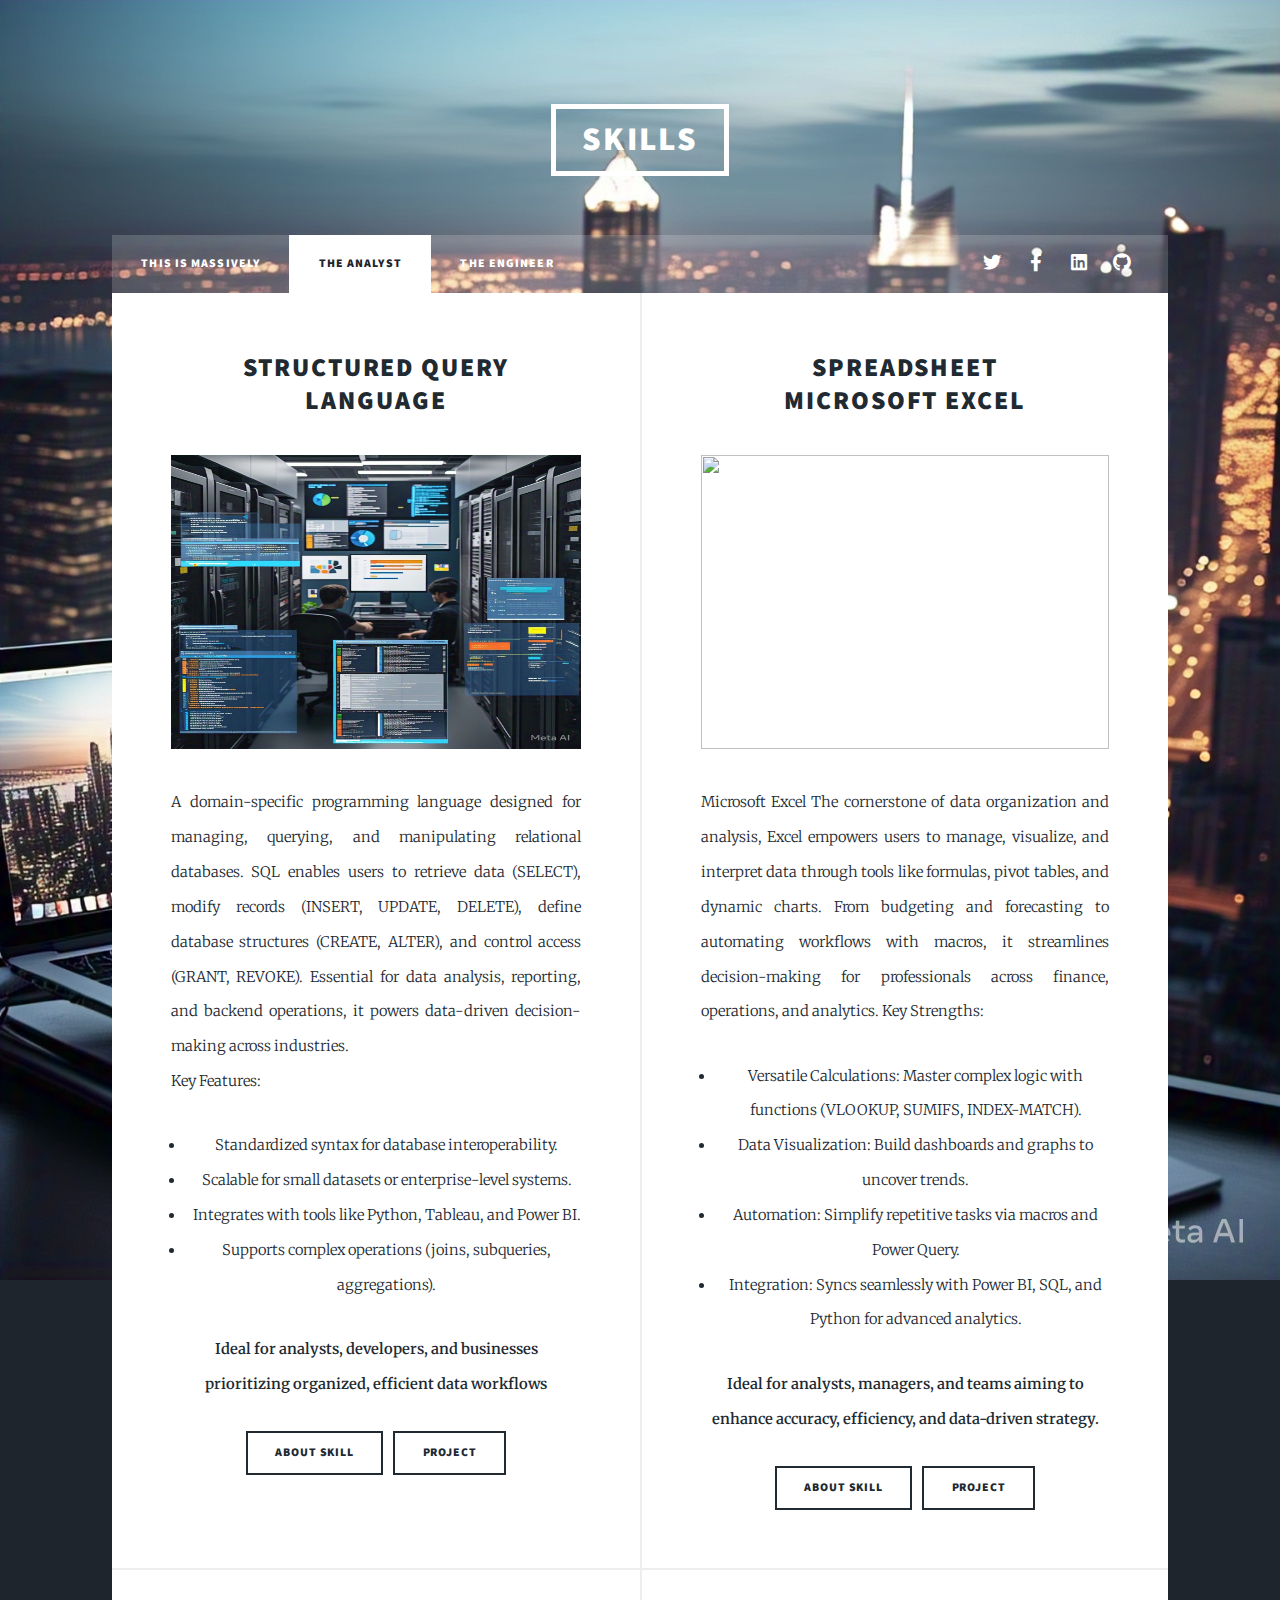
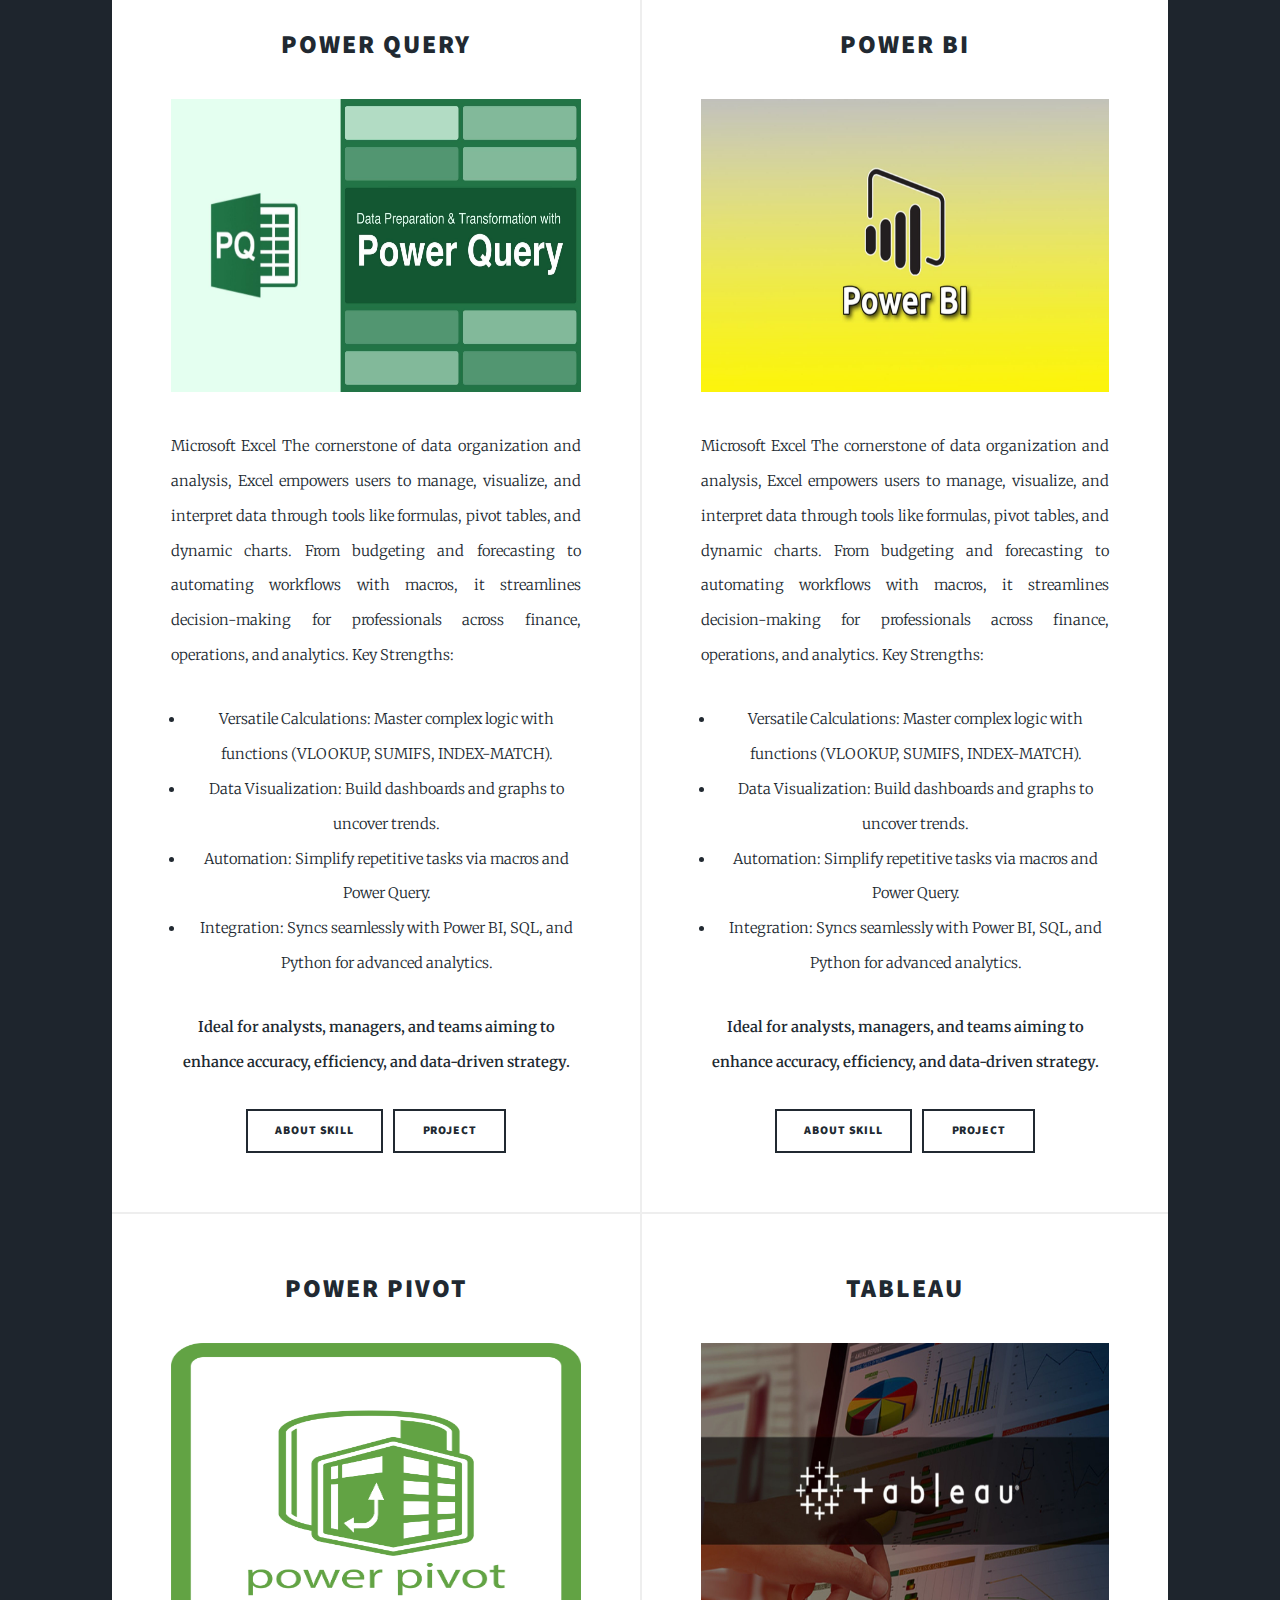
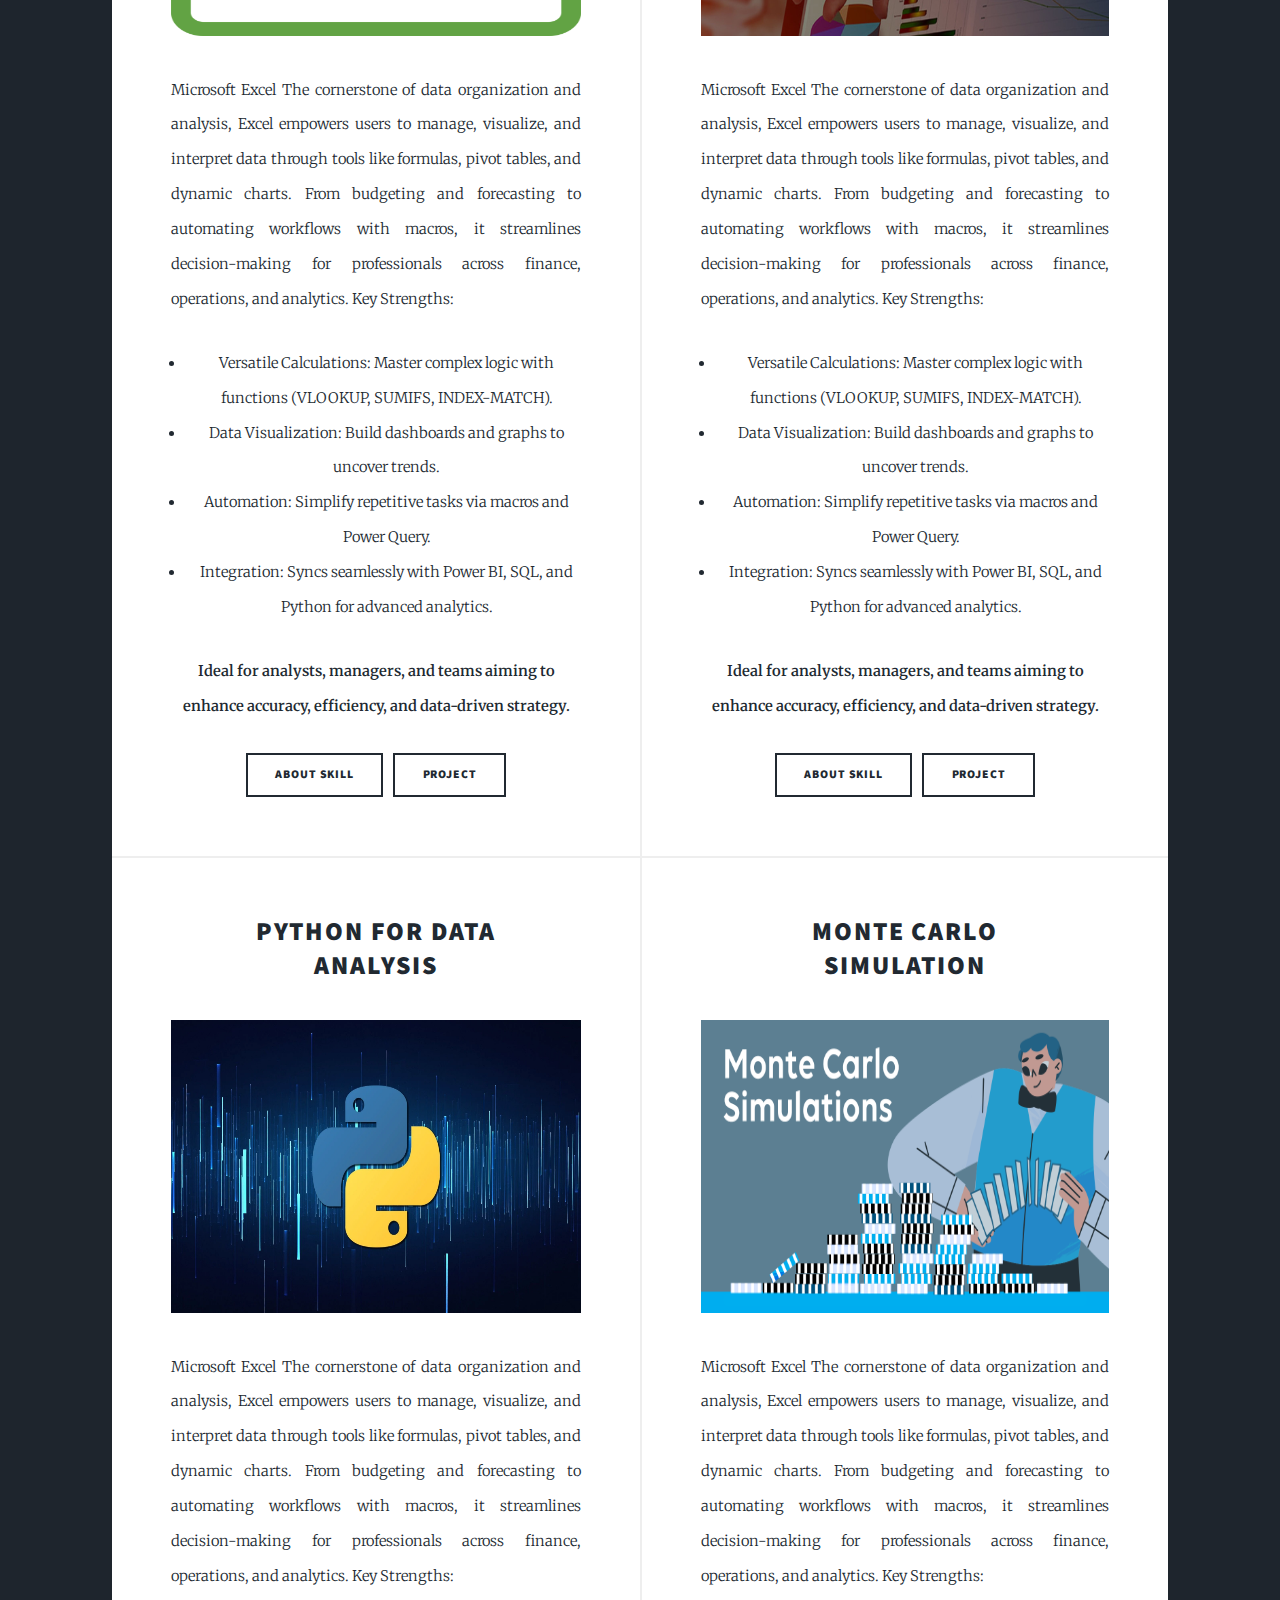
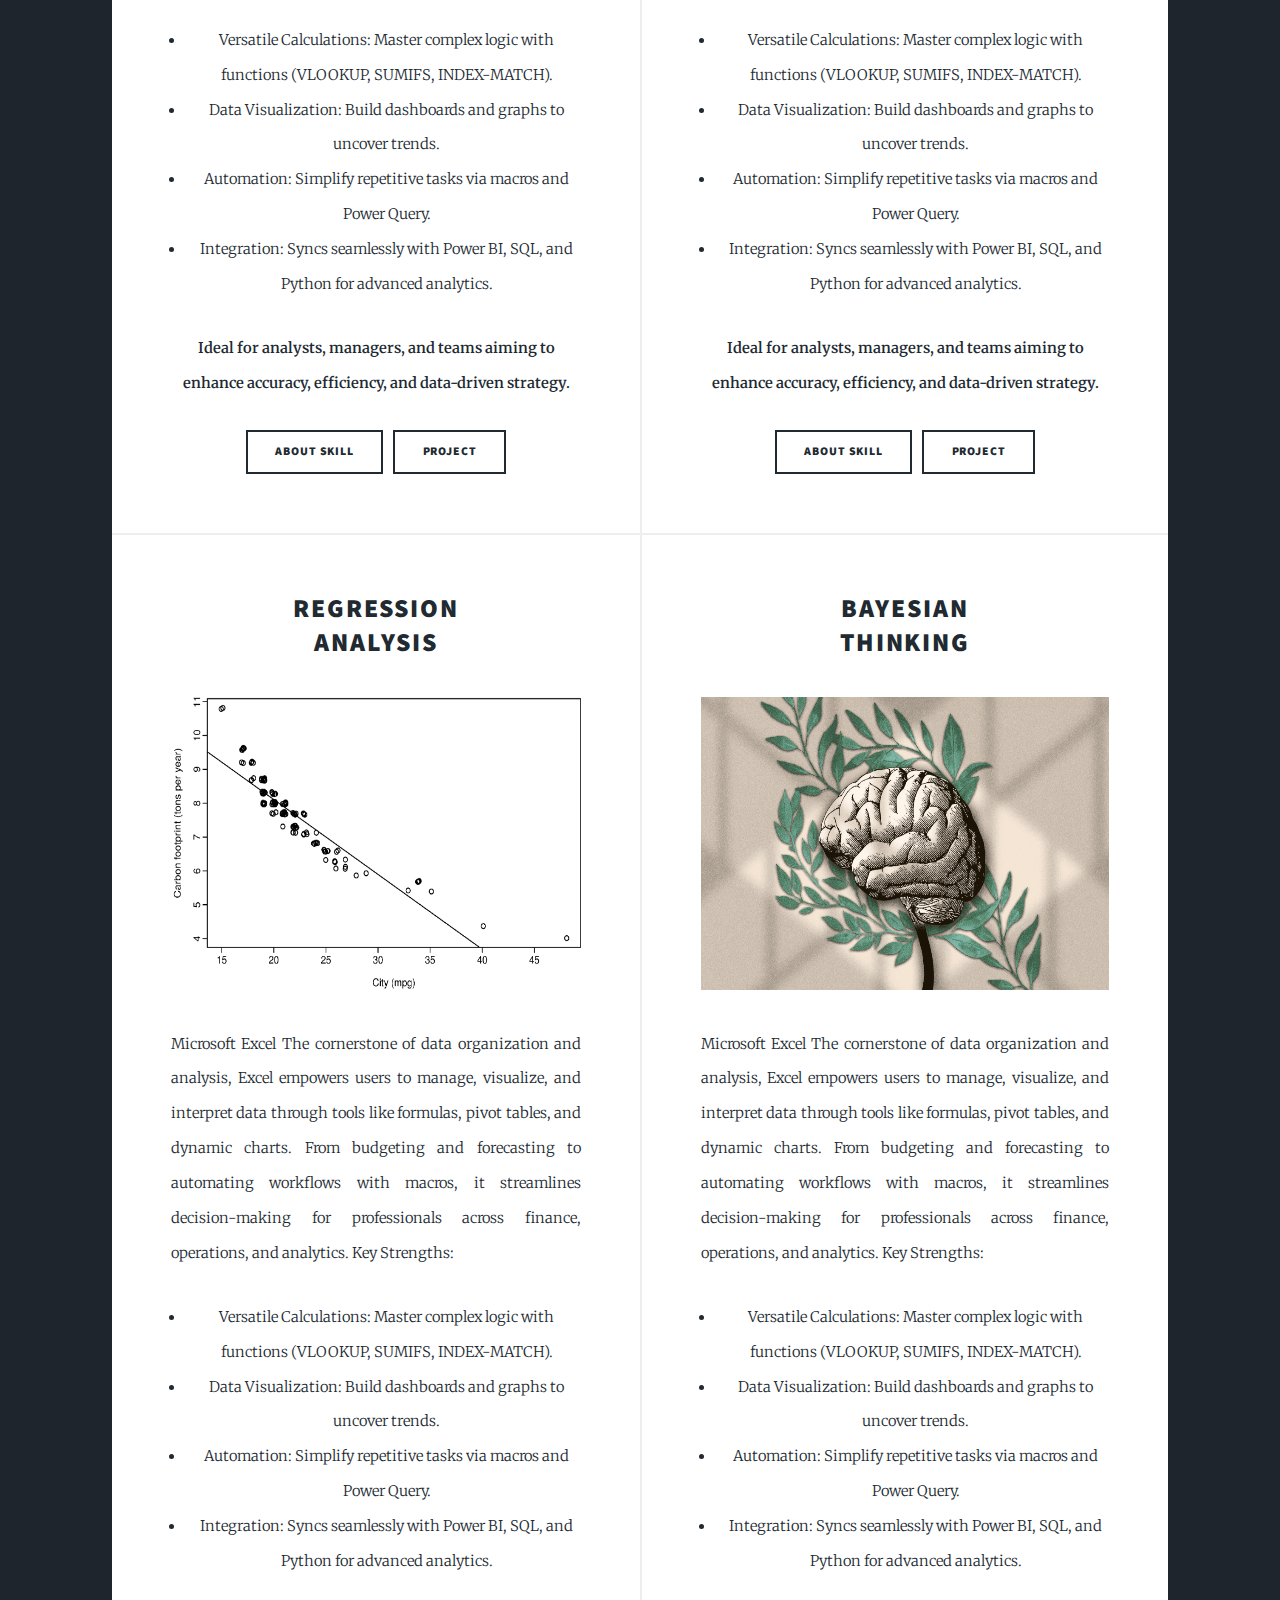
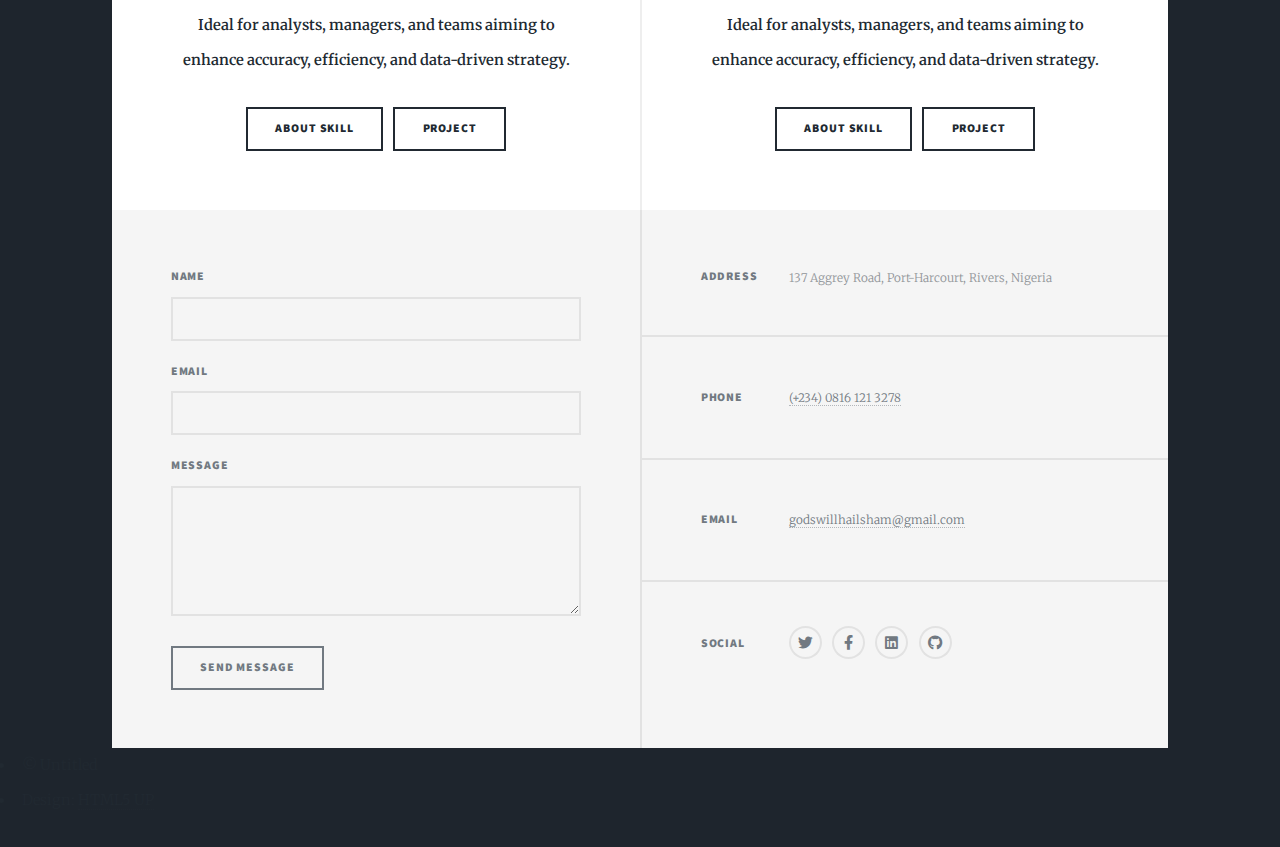
==== skills.html @ e4209912 "Add files via upload" ====
<!DOCTYPE HTML>

<html>

<head>
    <title>HAILSHAM GODSWILLS PORTFOLIO</title>
    <meta charset="utf-8" />
    <meta name="viewport" content="width=device-width, initial-scale=1, user-scalable=no" />
    <link rel="stylesheet" href="assets/css/main.css" />
    <noscript>
        <link rel="stylesheet" href="assets/css/noscript.css" />
    </noscript>
</head>

<body class="is-preload" style="background-image: url('/images/background.jpg');
        background-repeat: no-repeat; background-attachment: fixed; background-size: cover;">

    <!-- Wrapper -->
    <div style="background-image: url('/images/background.jpg');
        background-repeat: no-repeat; background-attachment: fixed; background-size: cover;">

        <!-- Intro -->
        <!-- <div id="intro">
           <h1>HAILSHAM GODSWILLS <br />
                PORTFOLIO</h1>
            <p>Welcome to my portfolio! I help businesses unlock insights from their data
                through cleaning, analysis,
                and interactive
                dashboards. Using Python, SQL, and visualization tools, I convert complex datasets into clear, strategic
                recommendations
                that drive growth.

                Whether you need sales trends, operational efficiencies, or customer behavior insights, my projects
                showcase how I
                deliver measurable impact with data <a href="https://twitter.com/ajlkn">@ajlkn</a> for <a
                    href="https://html5up.net">will</a><br />
            <ul class="actions">
                <li><a href="#header" class="button icon solid solo fa-arrow-down scrolly">Continue</a></li>
            </u>
    </div> -->

        <!-- Header -->
        <header id="header">
            <a href="skills.html" class="logo">SKILLS</a>
        </header>

        <!-- Nav -->
        <nav id="nav">
            <ul class="links">
                <li><a href="index.html">This is Massively</a></li>
                <li class="active"><a href="theDataAnalyst.html">The Analyst</a></li>
                <li><a href="theEngineer.html">The Engineer</a></li>
            </ul>
            <ul class="icons">
                <li><a href="#" class="icon brands fa-twitter"><span class="label">Twitter</span></a></li>
                <li><a href="#" class="icon brands fa-facebook-f"><span class="label">Facebook</span></a></li>
                <li><a href="#" class="icon brands fa-linkedin"><span class="label">Linkedin</span></a></li>
                <li><a href="#" class="icon brands fa-github"><span class="label">GitHub</span></a></li>
            </ul>
        </nav>



        <!-- Main -->
        <div id="main">

            <!-- Featured Post -->
            <!-- <article class="post featured">
                <header class="major">

                    <h2><a href="#">And this is a<br />
                            massive headline</a></h2>
                    <p>Aenean ornare velit lacus varius enim ullamcorper proin aliquam<br />
                        facilisis ante sed etiam magna interdum congue. Lorem ipsum dolor<br />
                        amet nullam sed etiam veroeros.</p>
                </header>
                <a href="#" class="image main"><img src="images/pic01.jpg" alt="" /></a>
                <ul class="actions special">
                    <li><a href="#" class="button large">Full Story</a></li>
                </ul>
            </article> -->

            <!-- Posts -->
            <section class="posts">
                <article>
                    <header>
                        <!-- <span >structured Query Language</span> -->
                        <h2><a href="structuredQueryLanguage.html">Structured Query Language</a></h2>
                    </header>
                    <a href="structuredQueryLanguage.html" class="image fit"><img src="images/sql.jpg" alt="" /></a>
                    <p>A domain-specific programming language designed for managing, querying, and manipulating
                        relational
                        databases. SQL
                        enables users to retrieve data (SELECT), modify records (INSERT, UPDATE, DELETE), define
                        database
                        structures (CREATE,
                        ALTER), and control access (GRANT, REVOKE). Essential for data analysis, reporting, and backend
                        operations, it powers
                        data-driven decision-making across industries. <br>
                        Key Features: <br>
                    <ul>
                        <li>Standardized syntax for database interoperability.</li>
                        <li>Scalable for small datasets or enterprise-level systems.</li>
                        <li>Integrates with tools like Python, Tableau, and Power BI.</li>
                        <li>Supports complex operations (joins, subqueries, aggregations).</li>
                    </ul>

                    <strong>Ideal for analysts, developers, and businesses prioritizing organized, efficient data
                        workflows</strong>

                    </p>
                    <ul class="actions special">
                        <li> <a href="" class="button" style=" display: inline-block; margin-right: 10px;">About
                                Skill</a><a href="" class="button">Project</a></li>
                    </ul>
                </article>
                <article>
                    <header>
                        <!-- <span >Microsoft Excel</span> -->
                        <h2><a href="excel.html">Spreadsheet <br>
                                Microsoft Excel </a></h2>
                    </header>
                    <a href="excel.html" class="image fit"><img src="images/excel.jpg" alt="" /></a>
                    <p>Microsoft Excel
                        The cornerstone of data organization and analysis, Excel empowers users to manage, visualize,
                        and
                        interpret data through
                        tools like formulas, pivot tables, and dynamic charts. From budgeting and forecasting to
                        automating
                        workflows with
                        macros, it streamlines decision-making for professionals across finance, operations, and
                        analytics.

                        Key Strengths:<br>
                    <ul>
                        <li>Versatile Calculations: Master complex logic with functions (VLOOKUP, SUMIFS, INDEX-MATCH).
                        </li>
                        <li>Data Visualization: Build dashboards and graphs to uncover trends.</li>
                        <li>Automation: Simplify repetitive tasks via macros and Power Query.</li>
                        <li>Integration: Syncs seamlessly with Power BI, SQL, and Python for advanced analytics.</li>
                    </ul>











                    <strong> Ideal for analysts, managers, and teams aiming to enhance accuracy, efficiency, and
                        data-driven
                        strategy.</strong>

                    </p>
                    <ul class="actions special">
                        <li><a href="excel.html" class="button"
                                style=" display: inline-block; margin-right: 10px;">About Skill</a><a href=""
                                class="button">Project</a>
                        </li>
                    </ul>
                </article>
                <article>
                    <header>


                        <!-- <span>powerQuery</span> -->


                        <h2><a href="powerQuery.html">Power Query</a></h2>
                    </header>
                    <a href="powerQuery.html" class="image fit"><img src="/images/PowerQuery1.jpg"
                            alt="  a Power Query Display Picture" /></a>
                    <p>Microsoft Excel
                        The cornerstone of data organization and analysis, Excel empowers users to manage, visualize,
                        and
                        interpret data through
                        tools like formulas, pivot tables, and dynamic charts. From budgeting and forecasting to
                        automating
                        workflows with
                        macros, it streamlines decision-making for professionals across finance, operations, and
                        analytics.

                        Key Strengths:<br>
                    <ul>
                        <li>Versatile Calculations: Master complex logic with functions (VLOOKUP, SUMIFS, INDEX-MATCH).
                        </li>
                        <li>Data Visualization: Build dashboards and graphs to uncover trends.</li>
                        <li>Automation: Simplify repetitive tasks via macros and Power Query.</li>
                        <li>Integration: Syncs seamlessly with Power BI, SQL, and Python for advanced analytics.</li>
                    </ul>











                    <strong> Ideal for analysts, managers, and teams aiming to enhance accuracy, efficiency, and
                        data-driven
                        strategy.</strong>

                    </p>
                    <ul class="actions special">
                        <li><a href="powerQuery.html" class="button"
                                style=" display: inline-block; margin-right: 10px;">About
                                Skill</a><a href="" class="button">Project</a>
                    </ul>
                </article>
                <article>
                    <header>
                        <!-- <span class="date">PowerBI</span> -->
                        <h2><a href="powerBI.html"> Power BI </a></h2>
                    </header>
                    <a href="powerBI.html" class="image fit"><img src="/images/powerBI.jpg"
                            alt="A Power BI display Picture" /></a>
                    <p>Microsoft Excel
                        The cornerstone of data organization and analysis, Excel empowers users to manage, visualize,
                        and
                        interpret data through
                        tools like formulas, pivot tables, and dynamic charts. From budgeting and forecasting to
                        automating
                        workflows with
                        macros, it streamlines decision-making for professionals across finance, operations, and
                        analytics.

                        Key Strengths:<br>
                    <ul>
                        <li>Versatile Calculations: Master complex logic with functions (VLOOKUP, SUMIFS, INDEX-MATCH).
                        </li>
                        <li>Data Visualization: Build dashboards and graphs to uncover trends.</li>
                        <li>Automation: Simplify repetitive tasks via macros and Power Query.</li>
                        <li>Integration: Syncs seamlessly with Power BI, SQL, and Python for advanced analytics.</li>
                    </ul>











                    <strong> Ideal for analysts, managers, and teams aiming to enhance accuracy, efficiency, and
                        data-driven
                        strategy.</strong>

                    </p>
                    <ul class="actions special">
                        <li><a href="powerBI.html" class="button"
                                style=" display: inline-block; margin-right: 10px;">About Skill</a><a href=""
                                class="button">Project</a>
                        </li>
                    </ul>
                </article>
                <article>
                    <header>
                        <!-- <span>Power Pivot</span> -->
                        <h2><a href="powerPivot.html"> Power Pivot</a></h2>
                    </header>
                    <a href="powerPivot.html" class="image fit"><img src="/images/powerPivot.jpg"
                            alt="a Power Query Display Picture" /></a>
                    <p>Microsoft Excel
                        The cornerstone of data organization and analysis, Excel empowers users to manage, visualize,
                        and
                        interpret data through
                        tools like formulas, pivot tables, and dynamic charts. From budgeting and forecasting to
                        automating
                        workflows with
                        macros, it streamlines decision-making for professionals across finance, operations, and
                        analytics.

                        Key Strengths:<br>
                    <ul>
                        <li>Versatile Calculations: Master complex logic with functions (VLOOKUP, SUMIFS, INDEX-MATCH).
                        </li>
                        <li>Data Visualization: Build dashboards and graphs to uncover trends.</li>
                        <li>Automation: Simplify repetitive tasks via macros and Power Query.</li>
                        <li>Integration: Syncs seamlessly with Power BI, SQL, and Python for advanced analytics.</li>
                    </ul>











                    <strong> Ideal for analysts, managers, and teams aiming to enhance accuracy, efficiency, and
                        data-driven
                        strategy.</strong>

                    </p>
                    <ul class="actions special">
                        <li><a href="powerPivot.html" class="button"
                                style=" display: inline-block; margin-right: 10px;">About
                                Skill</a><a href="" class="button">Project</a></li>
                    </ul>
                </article>
                <article>
                    <header>
                        <!-- <span>Tableau</span> -->
                        <h2><a href="tableau.html"> tableau </a></h2>
                    </header>
                    <a href="tableau.html" class="image fit"><img src="/images/tableau.jpg"
                            alt="A Tableau Display Picture" /></a>
                    <p>Microsoft Excel
                        The cornerstone of data organization and analysis, Excel empowers users to manage, visualize,
                        and
                        interpret data through
                        tools like formulas, pivot tables, and dynamic charts. From budgeting and forecasting to
                        automating
                        workflows with
                        macros, it streamlines decision-making for professionals across finance, operations, and
                        analytics.

                        Key Strengths:<br>
                    <ul>
                        <li>Versatile Calculations: Master complex logic with functions (VLOOKUP, SUMIFS, INDEX-MATCH).
                        </li>
                        <li>Data Visualization: Build dashboards and graphs to uncover trends.</li>
                        <li>Automation: Simplify repetitive tasks via macros and Power Query.</li>
                        <li>Integration: Syncs seamlessly with Power BI, SQL, and Python for advanced analytics.</li>
                    </ul>











                    <strong> Ideal for analysts, managers, and teams aiming to enhance accuracy, efficiency, and
                        data-driven
                        strategy.</strong>

                    </p>
                    <ul class="actions special">
                        <li><a href="pyhon.html" class="button"
                                style=" display: inline-block; margin-right: 10px;">About Skill</a><a href=""
                                class="button">Project</a>
                        </li>
                    </ul>
                </article>
                <article>
                    <header>
                        <!-- <span >Python Fundamentals</span> -->
                        <h2><a href="python.html">python for data <br> Analysis
                            </a></h2>
                    </header>
                    <a href="python.html" class="image fit"><img src="images/python.jpg"
                            alt="A PYTHON lang picture" /></a>
                    <p>Microsoft Excel
                        The cornerstone of data organization and analysis, Excel empowers users to manage, visualize,
                        and
                        interpret data through
                        tools like formulas, pivot tables, and dynamic charts. From budgeting and forecasting to
                        automating
                        workflows with
                        macros, it streamlines decision-making for professionals across finance, operations, and
                        analytics.

                        Key Strengths:<br>
                    <ul>
                        <li>Versatile Calculations: Master complex logic with functions (VLOOKUP, SUMIFS, INDEX-MATCH).
                        </li>
                        <li>Data Visualization: Build dashboards and graphs to uncover trends.</li>
                        <li>Automation: Simplify repetitive tasks via macros and Power Query.</li>
                        <li>Integration: Syncs seamlessly with Power BI, SQL, and Python for advanced analytics.</li>
                    </ul>











                    <strong> Ideal for analysts, managers, and teams aiming to enhance accuracy, efficiency, and
                        data-driven
                        strategy.</strong>

                    </p>
                    <ul class="actions special">
                        <li><a href="python.html" class="button"
                                style=" display: inline-block; margin-right: 10px;">About Skill</a><a href=""
                                class="button">Project</a>
                        </li>
                    </ul>
                </article>
                <article>
                    <header>
                        <!-- <span class="date">April 24, 2017</span> -->
                        <h2><a href="monteCarlo.html">monte Carlo <br>Simulation</a></h2>
                    </header>
                    <a href="monteCarlo.html" class="image fit"><img src="images/monteCarlo.jpg" alt="" /></a>
                    <p>Microsoft Excel
                        The cornerstone of data organization and analysis, Excel empowers users to manage, visualize,
                        and
                        interpret data through
                        tools like formulas, pivot tables, and dynamic charts. From budgeting and forecasting to
                        automating
                        workflows with
                        macros, it streamlines decision-making for professionals across finance, operations, and
                        analytics.

                        Key Strengths:<br>
                    <ul>
                        <li>Versatile Calculations: Master complex logic with functions (VLOOKUP, SUMIFS, INDEX-MATCH).
                        </li>
                        <li>Data Visualization: Build dashboards and graphs to uncover trends.</li>
                        <li>Automation: Simplify repetitive tasks via macros and Power Query.</li>
                        <li>Integration: Syncs seamlessly with Power BI, SQL, and Python for advanced analytics.</li>
                    </ul>











                    <strong> Ideal for analysts, managers, and teams aiming to enhance accuracy, efficiency, and
                        data-driven
                        strategy.</strong>

                    </p>
                    <ul class="actions special">
                        <li><a href="monteCarlo.html" class="button"
                                style=" display: inline-block; margin-right: 10px;">About
                                Skill</a><a href="" class="button">Project</a></li>
                    </ul>
                </article>
                <article>
                    <header>
                        <!-- <span class="date">April 24, 2017</span> -->
                        <h2><a href="regression.html">Regression <br>
                                Analysis </a></h2>
                    </header>
                    <a href="skills.html" class="image fit"><img src="images/regression.jpg" alt="" /></a>
                    <p>Microsoft Excel
                        The cornerstone of data organization and analysis, Excel empowers users to manage, visualize,
                        and
                        interpret data through
                        tools like formulas, pivot tables, and dynamic charts. From budgeting and forecasting to
                        automating
                        workflows with
                        macros, it streamlines decision-making for professionals across finance, operations, and
                        analytics.

                        Key Strengths:<br>
                    <ul>
                        <li>Versatile Calculations: Master complex logic with functions (VLOOKUP, SUMIFS, INDEX-MATCH).
                        </li>
                        <li>Data Visualization: Build dashboards and graphs to uncover trends.</li>
                        <li>Automation: Simplify repetitive tasks via macros and Power Query.</li>
                        <li>Integration: Syncs seamlessly with Power BI, SQL, and Python for advanced analytics.</li>
                    </ul>











                    <strong> Ideal for analysts, managers, and teams aiming to enhance accuracy, efficiency, and
                        data-driven
                        strategy.</strong>

                    </p>
                    <ul class="actions special">
                        <li><a href="skills.html" class="button"
                                style=" display: inline-block; margin-right: 10px;">About Skill</a><a href=""
                                class="button">Project</a>
                        </li>
                    </ul>
                </article>
                <article>
                    <header>
                        <!-- <span class="date">April 24, 2017</span> -->
                        <h2><a href="bayesianThinking">bayesian <br>
                                Thinking</a></h2>
                    </header>
                    <a href="skills.html" class="image fit"><img src="images/bayesianThinking.png" alt="" /></a>
                    <p>Microsoft Excel
                        The cornerstone of data organization and analysis, Excel empowers users to manage, visualize,
                        and
                        interpret data through
                        tools like formulas, pivot tables, and dynamic charts. From budgeting and forecasting to
                        automating
                        workflows with
                        macros, it streamlines decision-making for professionals across finance, operations, and
                        analytics.

                        Key Strengths:<br>
                    <ul>
                        <li>Versatile Calculations: Master complex logic with functions (VLOOKUP, SUMIFS, INDEX-MATCH).
                        </li>
                        <li>Data Visualization: Build dashboards and graphs to uncover trends.</li>
                        <li>Automation: Simplify repetitive tasks via macros and Power Query.</li>
                        <li>Integration: Syncs seamlessly with Power BI, SQL, and Python for advanced analytics.</li>
                    </ul>











                    <strong> Ideal for analysts, managers, and teams aiming to enhance accuracy, efficiency, and
                        data-driven
                        strategy.</strong>

                    </p>
                    <ul class="actions special">
                        <li><a href="skills.html" class="button"
                                style=" display: inline-block; margin-right: 10px;">About
                                Skill</a><a href="" class="button">Project</a>
                        </li>
                    </ul>
                </article>
            </section>
            <!-- Footer  -->
            <!-- <footer>
                <div class="pagination">
                    <a href="#" class="previous">Prev</a>
                    <a href="#" class="page active">1</a>
                    <a href="#" class="page">2</a>
                    <a href="#" class="page">3</a>
                    <span class="extra">&hellip;</span>
                    <a href="#" class="page">8</a>
                    <a href="#" class="page">9</a>
                    <a href="#" class="page">10</a>
                    <a href="#" class="next">Next</a>
                </div>
                </footer> -->

        </div>

        <!-- Footer -->
        <footer id="footer">
            <section>
                <form method="post" action="#">
                    <div class="fields">
                        <div class="field">
                            <label for="name">Name</label>
                            <input type="text" name="name" id="name" />
                        </div>
                        <div class="field">
                            <label for="email">Email</label>
                            <input type="text" name="email" id="email" />
                        </div>
                        <div class="field">
                            <label for="message">Message</label>
                            <textarea name="message" id="message" rows="3"></textarea>
                        </div>
                    </div>
                    <ul class="actions">
                        <li><input type="submit" value="Send Message" /></li>
                    </ul>
                </form>
            </section>
            <section class="split contact">
                <section class="alt">
                    <h3>Address</h3>
                    <p>137 Aggrey Road, Port-Harcourt, Rivers, Nigeria</p>
                </section>
                <section>
                    <h3>Phone</h3>

                    </li>
                    <p><a href="tel:+2348161213278">(+234) 0816 121 3278</a></p>
                </section>
                <section>
                    <h3>Email</h3>
                    <p><a href="mailto:godswillhailsham@gmail.com">godswillhailsham@gmail.com</a></p>
                </section>
                <section>
                    <h3>Social</h3>
                    <ul class="icons alt">
                        <li><a href="#" class="icon brands alt fa-twitter"><span class="label">Twitter</span></a></li>
                        <li><a href="#" class="icon brands alt fa-facebook-f"><span class="label">Facebook</span></a>
                        </li>
                        <li><a href="#" class="icon brands alt fa-linkedin"><span class="label">Linkedin</span></a>
                        </li>
                        <li><a href="#" class="icon brands alt fa-github"><span class="label">GitHub</span></a></li>
                    </ul>
                </section>
            </section>
        </footer>

        <!-- Copyright -->
        <div>
            <ul>
                <li>&copy; Untitled</li>
                <li>Design: <a href="https://html5up.net">HTML5 UP</a></li>
            </ul>
        </div>

    </div>

    <!-- Scripts -->
    <script src="assets/js/jquery.min.js"></script>
    <script src="assets/js/jquery.scrollex.min.js"></script>
    <script src="assets/js/jquery.scrolly.min.js"></script>
    <script src="assets/js/browser.min.js"></script>
    <script src="assets/js/breakpoints.min.js"></script>
    <script src="assets/js/util.js"></script>
    <script src="assets/js/main.js"></script>

</body>

</html>
---- assets/css/main.css ----
@import url(fontawesome-all.min.css);
@import url("https://fonts.googleapis.com/css?family=Merriweather:300,700,300italic,700italic|Source+Sans+Pro:900");



html,
body,
div,
span,
applet,
object,
iframe,
h1,
h2,
h3,
h4,
h5,
h6,
p,
blockquote,
pre,
a,
abbr,
acronym,
address,
big,
cite,
code,
del,
dfn,
em,
img,
ins,
kbd,
q,
s,
samp,
small,
strike,
strong,
sub,
sup,
tt,
var,
b,
u,
i,
center,
dl,
dt,
dd,
ol,
ul,
li,
fieldset,
form,
label,
legend,
table,
caption,
tbody,
tfoot,
thead,
tr,
th,
td,
article,
aside,
canvas,
details,
embed,
figure,
figcaption,
footer,
header,
hgroup,
menu,
nav,
output,
ruby,
section,
summary,
time,
mark,
audio,
video {
	margin: 0;
	padding: 0;
	border: 0;
	font-size: 100%;
	font: inherit;
	vertical-align: baseline;
}

article,
aside,
details,
figcaption,
figure,
footer,
header,
hgroup,
menu,
nav,
section {
	display: block;
}

body {
	line-height: 1;
}

ol,
ul {
	list-style: none;
}

blockquote,
q {
	quotes: none;
}

blockquote:before,
blockquote:after,
q:before,
q:after {
	content: '';
	content: none;
}

table {
	border-collapse: collapse;
	border-spacing: 0;
}

body {
	-webkit-text-size-adjust: none;
}

mark {
	background-color: transparent;
	color: inherit;
}

input::-moz-focus-inner {
	border: 0;
	padding: 0;
}

input,
select,
textarea {
	-moz-appearance: none;
	-webkit-appearance: none;
	-ms-appearance: none;
	appearance: none;
}

/* Basic */

@-ms-viewport {
	width: device-width;
}

body {
	-ms-overflow-style: scrollbar;
}

@media screen and (max-width: 480px) {

	html,
	body {
		min-width: 320px;
	}

}

html {
	box-sizing: border-box;
}

*,
*:before,
*:after {
	box-sizing: inherit;
}

body {
	background-color: #1e252d;
}

body.is-preload *,
body.is-preload *:before,
body.is-preload *:after {
	-moz-animation: none !important;
	-webkit-animation: none !important;
	-ms-animation: none !important;
	animation: none !important;
	-moz-transition: none !important;
	-webkit-transition: none !important;
	-ms-transition: none !important;
	transition: none !important;
}

/* Type */

html {
	font-size: 16pt;
}

@media screen and (max-width: 1680px) {

	html {
		font-size: 12pt;
	}

}

@media screen and (max-width: 1280px) {

	html {
		font-size: 11pt;
	}

}

@media screen and (max-width: 360px) {

	html {
		font-size: 10pt;
	}

}

body {
	color: #212931;
}

body,
input,
select,
textarea {
	font-family: "Merriweather", Georgia, serif;
	font-weight: 300;
	font-size: 1rem;
	line-height: 2.375;
}

a {
	-moz-transition: color 0.2s ease-in-out, background-color 0.2s ease-in-out, border-color 0.2s ease-in-out, box-shadow 0.2s ease-in-out;
	-webkit-transition: color 0.2s ease-in-out, background-color 0.2s ease-in-out, border-color 0.2s ease-in-out, box-shadow 0.2s ease-in-out;
	-ms-transition: color 0.2s ease-in-out, background-color 0.2s ease-in-out, border-color 0.2s ease-in-out, box-shadow 0.2s ease-in-out;
	transition: color 0.2s ease-in-out, background-color 0.2s ease-in-out, border-color 0.2s ease-in-out, box-shadow 0.2s ease-in-out;
	border-bottom: dotted 1px;
	text-decoration: none;
}

a:hover {
	border-bottom-color: transparent;
}

strong,
b {
	font-weight: 600;
}

em,
i {
	font-style: italic;
}

p {
	text-align: justify;
	margin: 0 0 2rem 0;
}

h1,
h2,
h3,
h4,
h5,
h6 {
	font-family: "Source Sans Pro", Helvetica, sans-serif;
	font-weight: 900;
	line-height: 1.5;
	letter-spacing: 0.075em;
	text-transform: uppercase;
	margin: 0 0 1rem 0;
}

h1 a,
h2 a,
h3 a,
h4 a,
h5 a,
h6 a {
	border-bottom: 0;
	color: inherit;
	text-decoration: none;
}

h1 {
	font-size: 4rem;
	line-height: 1.1;
	margin: 0 0 2rem 0;
}

h2 {
	font-size: 1.75rem;
	line-height: 1.3;
	margin: 0 0 1.5rem 0;
}

h3 {
	font-size: 1.25rem;
	margin: 0 0 1.5rem 0;
}

h4 {
	font-size: 1rem;
}

h5 {
	font-size: 0.9rem;
}

h6 {
	font-size: 0.8rem;
}

sub {
	font-size: 0.8rem;
	position: relative;
	top: 0.5rem;
}

sup {
	font-size: 0.8rem;
	position: relative;
	top: -0.5rem;
}

blockquote {
	border-left: solid 4px;
	font-style: italic;
	margin: 0 0 2rem 0;
	padding: 0.5rem 0 0.5rem 2rem;
}

code {
	border: solid 2px;
	font-family: "Courier New", monospace;
	font-size: 0.9rem;
	margin: 0 0.25rem;
	padding: 0.25rem 0.65rem;
}

pre {
	-webkit-overflow-scrolling: touch;
	font-family: "Courier New", monospace;
	font-size: 0.9rem;
	margin: 0 0 2rem 0;
}

pre code {
	display: block;
	line-height: 1.75;
	padding: 1rem 1.5rem;
	overflow-x: auto;
}

hr {
	border: 0;
	border-bottom: solid 2px;
	margin: 3rem 0;
}

hr.major {
	margin: 5rem 0;
}

.align-left {
	text-align: left;
}

.align-center {
	text-align: center;
}

.align-right {
	text-align: right;
}

input,
select,
textarea {
	color: #212931;
}

a {
	color: #212931;
	border-bottom-color: rgba(33, 41, 49, 0.5);
}

a:hover {
	border-bottom-color: transparent;
	color: #18bfef !important;
}

strong,
b {
	color: #212931;
}

h1,
h2,
h3,
h4,
h5,
h6 {
	color: #212931;
}

blockquote {
	border-left-color: #eeeeee;
}

code {
	background: rgba(220, 220, 220, 0.25);
	border-color: #eeeeee;
}

hr {
	border-bottom-color: #eeeeee;
}

/* Row */

.row {
	display: flex;
	flex-wrap: wrap;
	box-sizing: border-box;
	align-items: stretch;
}

.row>* {
	box-sizing: border-box;
}

.row.gtr-uniform>*> :last-child {
	margin-bottom: 0;
}

.row.aln-left {
	justify-content: flex-start;
}

.row.aln-center {
	justify-content: center;
}

.row.aln-right {
	justify-content: flex-end;
}

.row.aln-top {
	align-items: flex-start;
}

.row.aln-middle {
	align-items: center;
}

.row.aln-bottom {
	align-items: flex-end;
}

.row>.imp {
	order: -1;
}

.row>.col-1 {
	width: 8.33333%;
}

.row>.off-1 {
	margin-left: 8.33333%;
}

.row>.col-2 {
	width: 16.66667%;
}

.row>.off-2 {
	margin-left: 16.66667%;
}

.row>.col-3 {
	width: 25%;
}

.row>.off-3 {
	margin-left: 25%;
}

.row>.col-4 {
	width: 33.33333%;
}

.row>.off-4 {
	margin-left: 33.33333%;
}

.row>.col-5 {
	width: 41.66667%;
}

.row>.off-5 {
	margin-left: 41.66667%;
}

.row>.col-6 {
	width: 50%;
}

.row>.off-6 {
	margin-left: 50%;
}

.row>.col-7 {
	width: 58.33333%;
}

.row>.off-7 {
	margin-left: 58.33333%;
}

.row>.col-8 {
	width: 66.66667%;
}

.row>.off-8 {
	margin-left: 66.66667%;
}

.row>.col-9 {
	width: 75%;
}

.row>.off-9 {
	margin-left: 75%;
}

.row>.col-10 {
	width: 83.33333%;
}

.row>.off-10 {
	margin-left: 83.33333%;
}

.row>.col-11 {
	width: 91.66667%;
}

.row>.off-11 {
	margin-left: 91.66667%;
}

.row>.col-12 {
	width: 100%;
}

.row>.off-12 {
	margin-left: 100%;
}

.row.gtr-0 {
	margin-top: 0;
	margin-left: 0rem;
}

.row.gtr-0>* {
	padding: 0 0 0 0rem;
}

.row.gtr-0.gtr-uniform {
	margin-top: 0rem;
}

.row.gtr-0.gtr-uniform>* {
	padding-top: 0rem;
}

.row.gtr-25 {
	margin-top: 0;
	margin-left: -0.375rem;
}

.row.gtr-25>* {
	padding: 0 0 0 0.375rem;
}

.row.gtr-25.gtr-uniform {
	margin-top: -0.375rem;
}

.row.gtr-25.gtr-uniform>* {
	padding-top: 0.375rem;
}

.row.gtr-50 {
	margin-top: 0;
	margin-left: -0.75rem;
}

.row.gtr-50>* {
	padding: 0 0 0 0.75rem;
}

.row.gtr-50.gtr-uniform {
	margin-top: -0.75rem;
}

.row.gtr-50.gtr-uniform>* {
	padding-top: 0.75rem;
}

.row {
	margin-top: 0;
	margin-left: -1.5rem;
}

.row>* {
	padding: 0 0 0 1.5rem;
}

.row.gtr-uniform {
	margin-top: -1.5rem;
}

.row.gtr-uniform>* {
	padding-top: 1.5rem;
}

.row.gtr-150 {
	margin-top: 0;
	margin-left: -2.25rem;
}

.row.gtr-150>* {
	padding: 0 0 0 2.25rem;
}

.row.gtr-150.gtr-uniform {
	margin-top: -2.25rem;
}

.row.gtr-150.gtr-uniform>* {
	padding-top: 2.25rem;
}

.row.gtr-200 {
	margin-top: 0;
	margin-left: -3rem;
}

.row.gtr-200>* {
	padding: 0 0 0 3rem;
}

.row.gtr-200.gtr-uniform {
	margin-top: -3rem;
}

.row.gtr-200.gtr-uniform>* {
	padding-top: 3rem;
}

@media screen and (max-width: 1680px) {

	.row {
		display: flex;
		flex-wrap: wrap;
		box-sizing: border-box;
		align-items: stretch;
	}

	.row>* {
		box-sizing: border-box;
	}

	.row.gtr-uniform>*> :last-child {
		margin-bottom: 0;
	}

	.row.aln-left {
		justify-content: flex-start;
	}

	.row.aln-center {
		justify-content: center;
	}

	.row.aln-right {
		justify-content: flex-end;
	}

	.row.aln-top {
		align-items: flex-start;
	}

	.row.aln-middle {
		align-items: center;
	}

	.row.aln-bottom {
		align-items: flex-end;
	}

	.row>.imp-xlarge {
		order: -1;
	}

	.row>.col-1-xlarge {
		width: 8.33333%;
	}

	.row>.off-1-xlarge {
		margin-left: 8.33333%;
	}

	.row>.col-2-xlarge {
		width: 16.66667%;
	}

	.row>.off-2-xlarge {
		margin-left: 16.66667%;
	}

	.row>.col-3-xlarge {
		width: 25%;
	}

	.row>.off-3-xlarge {
		margin-left: 25%;
	}

	.row>.col-4-xlarge {
		width: 33.33333%;
	}

	.row>.off-4-xlarge {
		margin-left: 33.33333%;
	}

	.row>.col-5-xlarge {
		width: 41.66667%;
	}

	.row>.off-5-xlarge {
		margin-left: 41.66667%;
	}

	.row>.col-6-xlarge {
		width: 50%;
	}

	.row>.off-6-xlarge {
		margin-left: 50%;
	}

	.row>.col-7-xlarge {
		width: 58.33333%;
	}

	.row>.off-7-xlarge {
		margin-left: 58.33333%;
	}

	.row>.col-8-xlarge {
		width: 66.66667%;
	}

	.row>.off-8-xlarge {
		margin-left: 66.66667%;
	}

	.row>.col-9-xlarge {
		width: 75%;
	}

	.row>.off-9-xlarge {
		margin-left: 75%;
	}

	.row>.col-10-xlarge {
		width: 83.33333%;
	}

	.row>.off-10-xlarge {
		margin-left: 83.33333%;
	}

	.row>.col-11-xlarge {
		width: 91.66667%;
	}

	.row>.off-11-xlarge {
		margin-left: 91.66667%;
	}

	.row>.col-12-xlarge {
		width: 100%;
	}

	.row>.off-12-xlarge {
		margin-left: 100%;
	}

	.row.gtr-0 {
		margin-top: 0;
		margin-left: 0rem;
	}

	.row.gtr-0>* {
		padding: 0 0 0 0rem;
	}

	.row.gtr-0.gtr-uniform {
		margin-top: 0rem;
	}

	.row.gtr-0.gtr-uniform>* {
		padding-top: 0rem;
	}

	.row.gtr-25 {
		margin-top: 0;
		margin-left: -0.375rem;
	}

	.row.gtr-25>* {
		padding: 0 0 0 0.375rem;
	}

	.row.gtr-25.gtr-uniform {
		margin-top: -0.375rem;
	}

	.row.gtr-25.gtr-uniform>* {
		padding-top: 0.375rem;
	}

	.row.gtr-50 {
		margin-top: 0;
		margin-left: -0.75rem;
	}

	.row.gtr-50>* {
		padding: 0 0 0 0.75rem;
	}

	.row.gtr-50.gtr-uniform {
		margin-top: -0.75rem;
	}

	.row.gtr-50.gtr-uniform>* {
		padding-top: 0.75rem;
	}

	.row {
		margin-top: 0;
		margin-left: -1.5rem;
	}

	.row>* {
		padding: 0 0 0 1.5rem;
	}

	.row.gtr-uniform {
		margin-top: -1.5rem;
	}

	.row.gtr-uniform>* {
		padding-top: 1.5rem;
	}

	.row.gtr-150 {
		margin-top: 0;
		margin-left: -2.25rem;
	}

	.row.gtr-150>* {
		padding: 0 0 0 2.25rem;
	}

	.row.gtr-150.gtr-uniform {
		margin-top: -2.25rem;
	}

	.row.gtr-150.gtr-uniform>* {
		padding-top: 2.25rem;
	}

	.row.gtr-200 {
		margin-top: 0;
		margin-left: -3rem;
	}

	.row.gtr-200>* {
		padding: 0 0 0 3rem;
	}

	.row.gtr-200.gtr-uniform {
		margin-top: -3rem;
	}

	.row.gtr-200.gtr-uniform>* {
		padding-top: 3rem;
	}

}

@media screen and (max-width: 1280px) {

	.row {
		display: flex;
		flex-wrap: wrap;
		box-sizing: border-box;
		align-items: stretch;
	}

	.row>* {
		box-sizing: border-box;
	}

	.row.gtr-uniform>*> :last-child {
		margin-bottom: 0;
	}

	.row.aln-left {
		justify-content: flex-start;
	}

	.row.aln-center {
		justify-content: center;
	}

	.row.aln-right {
		justify-content: flex-end;
	}

	.row.aln-top {
		align-items: flex-start;
	}

	.row.aln-middle {
		align-items: center;
	}

	.row.aln-bottom {
		align-items: flex-end;
	}

	.row>.imp-large {
		order: -1;
	}

	.row>.col-1-large {
		width: 8.33333%;
	}

	.row>.off-1-large {
		margin-left: 8.33333%;
	}

	.row>.col-2-large {
		width: 16.66667%;
	}

	.row>.off-2-large {
		margin-left: 16.66667%;
	}

	.row>.col-3-large {
		width: 25%;
	}

	.row>.off-3-large {
		margin-left: 25%;
	}

	.row>.col-4-large {
		width: 33.33333%;
	}

	.row>.off-4-large {
		margin-left: 33.33333%;
	}

	.row>.col-5-large {
		width: 41.66667%;
	}

	.row>.off-5-large {
		margin-left: 41.66667%;
	}

	.row>.col-6-large {
		width: 50%;
	}

	.row>.off-6-large {
		margin-left: 50%;
	}

	.row>.col-7-large {
		width: 58.33333%;
	}

	.row>.off-7-large {
		margin-left: 58.33333%;
	}

	.row>.col-8-large {
		width: 66.66667%;
	}

	.row>.off-8-large {
		margin-left: 66.66667%;
	}

	.row>.col-9-large {
		width: 75%;
	}

	.row>.off-9-large {
		margin-left: 75%;
	}

	.row>.col-10-large {
		width: 83.33333%;
	}

	.row>.off-10-large {
		margin-left: 83.33333%;
	}

	.row>.col-11-large {
		width: 91.66667%;
	}

	.row>.off-11-large {
		margin-left: 91.66667%;
	}

	.row>.col-12-large {
		width: 100%;
	}

	.row>.off-12-large {
		margin-left: 100%;
	}

	.row.gtr-0 {
		margin-top: 0;
		margin-left: 0rem;
	}

	.row.gtr-0>* {
		padding: 0 0 0 0rem;
	}

	.row.gtr-0.gtr-uniform {
		margin-top: 0rem;
	}

	.row.gtr-0.gtr-uniform>* {
		padding-top: 0rem;
	}

	.row.gtr-25 {
		margin-top: 0;
		margin-left: -0.375rem;
	}

	.row.gtr-25>* {
		padding: 0 0 0 0.375rem;
	}

	.row.gtr-25.gtr-uniform {
		margin-top: -0.375rem;
	}

	.row.gtr-25.gtr-uniform>* {
		padding-top: 0.375rem;
	}

	.row.gtr-50 {
		margin-top: 0;
		margin-left: -0.75rem;
	}

	.row.gtr-50>* {
		padding: 0 0 0 0.75rem;
	}

	.row.gtr-50.gtr-uniform {
		margin-top: -0.75rem;
	}

	.row.gtr-50.gtr-uniform>* {
		padding-top: 0.75rem;
	}

	.row {
		margin-top: 0;
		margin-left: -1.5rem;
	}

	.row>* {
		padding: 0 0 0 1.5rem;
	}

	.row.gtr-uniform {
		margin-top: -1.5rem;
	}

	.row.gtr-uniform>* {
		padding-top: 1.5rem;
	}

	.row.gtr-150 {
		margin-top: 0;
		margin-left: -2.25rem;
	}

	.row.gtr-150>* {
		padding: 0 0 0 2.25rem;
	}

	.row.gtr-150.gtr-uniform {
		margin-top: -2.25rem;
	}

	.row.gtr-150.gtr-uniform>* {
		padding-top: 2.25rem;
	}

	.row.gtr-200 {
		margin-top: 0;
		margin-left: -3rem;
	}

	.row.gtr-200>* {
		padding: 0 0 0 3rem;
	}

	.row.gtr-200.gtr-uniform {
		margin-top: -3rem;
	}

	.row.gtr-200.gtr-uniform>* {
		padding-top: 3rem;
	}

}

@media screen and (max-width: 980px) {

	.row {
		display: flex;
		flex-wrap: wrap;
		box-sizing: border-box;
		align-items: stretch;
	}

	.row>* {
		box-sizing: border-box;
	}

	.row.gtr-uniform>*> :last-child {
		margin-bottom: 0;
	}

	.row.aln-left {
		justify-content: flex-start;
	}

	.row.aln-center {
		justify-content: center;
	}

	.row.aln-right {
		justify-content: flex-end;
	}

	.row.aln-top {
		align-items: flex-start;
	}

	.row.aln-middle {
		align-items: center;
	}

	.row.aln-bottom {
		align-items: flex-end;
	}

	.row>.imp-medium {
		order: -1;
	}

	.row>.col-1-medium {
		width: 8.33333%;
	}

	.row>.off-1-medium {
		margin-left: 8.33333%;
	}

	.row>.col-2-medium {
		width: 16.66667%;
	}

	.row>.off-2-medium {
		margin-left: 16.66667%;
	}

	.row>.col-3-medium {
		width: 25%;
	}

	.row>.off-3-medium {
		margin-left: 25%;
	}

	.row>.col-4-medium {
		width: 33.33333%;
	}

	.row>.off-4-medium {
		margin-left: 33.33333%;
	}

	.row>.col-5-medium {
		width: 41.66667%;
	}

	.row>.off-5-medium {
		margin-left: 41.66667%;
	}

	.row>.col-6-medium {
		width: 50%;
	}

	.row>.off-6-medium {
		margin-left: 50%;
	}

	.row>.col-7-medium {
		width: 58.33333%;
	}

	.row>.off-7-medium {
		margin-left: 58.33333%;
	}

	.row>.col-8-medium {
		width: 66.66667%;
	}

	.row>.off-8-medium {
		margin-left: 66.66667%;
	}

	.row>.col-9-medium {
		width: 75%;
	}

	.row>.off-9-medium {
		margin-left: 75%;
	}

	.row>.col-10-medium {
		width: 83.33333%;
	}

	.row>.off-10-medium {
		margin-left: 83.33333%;
	}

	.row>.col-11-medium {
		width: 91.66667%;
	}

	.row>.off-11-medium {
		margin-left: 91.66667%;
	}

	.row>.col-12-medium {
		width: 100%;
	}

	.row>.off-12-medium {
		margin-left: 100%;
	}

	.row.gtr-0 {
		margin-top: 0;
		margin-left: 0rem;
	}

	.row.gtr-0>* {
		padding: 0 0 0 0rem;
	}

	.row.gtr-0.gtr-uniform {
		margin-top: 0rem;
	}

	.row.gtr-0.gtr-uniform>* {
		padding-top: 0rem;
	}

	.row.gtr-25 {
		margin-top: 0;
		margin-left: -0.375rem;
	}

	.row.gtr-25>* {
		padding: 0 0 0 0.375rem;
	}

	.row.gtr-25.gtr-uniform {
		margin-top: -0.375rem;
	}

	.row.gtr-25.gtr-uniform>* {
		padding-top: 0.375rem;
	}

	.row.gtr-50 {
		margin-top: 0;
		margin-left: -0.75rem;
	}

	.row.gtr-50>* {
		padding: 0 0 0 0.75rem;
	}

	.row.gtr-50.gtr-uniform {
		margin-top: -0.75rem;
	}

	.row.gtr-50.gtr-uniform>* {
		padding-top: 0.75rem;
	}

	.row {
		margin-top: 0;
		margin-left: -1.5rem;
	}

	.row>* {
		padding: 0 0 0 1.5rem;
	}

	.row.gtr-uniform {
		margin-top: -1.5rem;
	}

	.row.gtr-uniform>* {
		padding-top: 1.5rem;
	}

	.row.gtr-150 {
		margin-top: 0;
		margin-left: -2.25rem;
	}

	.row.gtr-150>* {
		padding: 0 0 0 2.25rem;
	}

	.row.gtr-150.gtr-uniform {
		margin-top: -2.25rem;
	}

	.row.gtr-150.gtr-uniform>* {
		padding-top: 2.25rem;
	}

	.row.gtr-200 {
		margin-top: 0;
		margin-left: -3rem;
	}

	.row.gtr-200>* {
		padding: 0 0 0 3rem;
	}

	.row.gtr-200.gtr-uniform {
		margin-top: -3rem;
	}

	.row.gtr-200.gtr-uniform>* {
		padding-top: 3rem;
	}

}

@media screen and (max-width: 736px) {

	.row {
		display: flex;
		flex-wrap: wrap;
		box-sizing: border-box;
		align-items: stretch;
	}

	.row>* {
		box-sizing: border-box;
	}

	.row.gtr-uniform>*> :last-child {
		margin-bottom: 0;
	}

	.row.aln-left {
		justify-content: flex-start;
	}

	.row.aln-center {
		justify-content: center;
	}

	.row.aln-right {
		justify-content: flex-end;
	}

	.row.aln-top {
		align-items: flex-start;
	}

	.row.aln-middle {
		align-items: center;
	}

	.row.aln-bottom {
		align-items: flex-end;
	}

	.row>.imp-small {
		order: -1;
	}

	.row>.col-1-small {
		width: 8.33333%;
	}

	.row>.off-1-small {
		margin-left: 8.33333%;
	}

	.row>.col-2-small {
		width: 16.66667%;
	}

	.row>.off-2-small {
		margin-left: 16.66667%;
	}

	.row>.col-3-small {
		width: 25%;
	}

	.row>.off-3-small {
		margin-left: 25%;
	}

	.row>.col-4-small {
		width: 33.33333%;
	}

	.row>.off-4-small {
		margin-left: 33.33333%;
	}

	.row>.col-5-small {
		width: 41.66667%;
	}

	.row>.off-5-small {
		margin-left: 41.66667%;
	}

	.row>.col-6-small {
		width: 50%;
	}

	.row>.off-6-small {
		margin-left: 50%;
	}

	.row>.col-7-small {
		width: 58.33333%;
	}

	.row>.off-7-small {
		margin-left: 58.33333%;
	}

	.row>.col-8-small {
		width: 66.66667%;
	}

	.row>.off-8-small {
		margin-left: 66.66667%;
	}

	.row>.col-9-small {
		width: 75%;
	}

	.row>.off-9-small {
		margin-left: 75%;
	}

	.row>.col-10-small {
		width: 83.33333%;
	}

	.row>.off-10-small {
		margin-left: 83.33333%;
	}

	.row>.col-11-small {
		width: 91.66667%;
	}

	.row>.off-11-small {
		margin-left: 91.66667%;
	}

	.row>.col-12-small {
		width: 100%;
	}

	.row>.off-12-small {
		margin-left: 100%;
	}

	.row.gtr-0 {
		margin-top: 0;
		margin-left: 0rem;
	}

	.row.gtr-0>* {
		padding: 0 0 0 0rem;
	}

	.row.gtr-0.gtr-uniform {
		margin-top: 0rem;
	}

	.row.gtr-0.gtr-uniform>* {
		padding-top: 0rem;
	}

	.row.gtr-25 {
		margin-top: 0;
		margin-left: -0.375rem;
	}

	.row.gtr-25>* {
		padding: 0 0 0 0.375rem;
	}

	.row.gtr-25.gtr-uniform {
		margin-top: -0.375rem;
	}

	.row.gtr-25.gtr-uniform>* {
		padding-top: 0.375rem;
	}

	.row.gtr-50 {
		margin-top: 0;
		margin-left: -0.75rem;
	}

	.row.gtr-50>* {
		padding: 0 0 0 0.75rem;
	}

	.row.gtr-50.gtr-uniform {
		margin-top: -0.75rem;
	}

	.row.gtr-50.gtr-uniform>* {
		padding-top: 0.75rem;
	}

	.row {
		margin-top: 0;
		margin-left: -1.5rem;
	}

	.row>* {
		padding: 0 0 0 1.5rem;
	}

	.row.gtr-uniform {
		margin-top: -1.5rem;
	}

	.row.gtr-uniform>* {
		padding-top: 1.5rem;
	}

	.row.gtr-150 {
		margin-top: 0;
		margin-left: -2.25rem;
	}

	.row.gtr-150>* {
		padding: 0 0 0 2.25rem;
	}

	.row.gtr-150.gtr-uniform {
		margin-top: -2.25rem;
	}

	.row.gtr-150.gtr-uniform>* {
		padding-top: 2.25rem;
	}

	.row.gtr-200 {
		margin-top: 0;
		margin-left: -3rem;
	}

	.row.gtr-200>* {
		padding: 0 0 0 3rem;
	}

	.row.gtr-200.gtr-uniform {
		margin-top: -3rem;
	}

	.row.gtr-200.gtr-uniform>* {
		padding-top: 3rem;
	}

}

@media screen and (max-width: 480px) {

	.row {
		display: flex;
		flex-wrap: wrap;
		box-sizing: border-box;
		align-items: stretch;
	}

	.row>* {
		box-sizing: border-box;
	}

	.row.gtr-uniform>*> :last-child {
		margin-bottom: 0;
	}

	.row.aln-left {
		justify-content: flex-start;
	}

	.row.aln-center {
		justify-content: center;
	}

	.row.aln-right {
		justify-content: flex-end;
	}

	.row.aln-top {
		align-items: flex-start;
	}

	.row.aln-middle {
		align-items: center;
	}

	.row.aln-bottom {
		align-items: flex-end;
	}

	.row>.imp-xsmall {
		order: -1;
	}

	.row>.col-1-xsmall {
		width: 8.33333%;
	}

	.row>.off-1-xsmall {
		margin-left: 8.33333%;
	}

	.row>.col-2-xsmall {
		width: 16.66667%;
	}

	.row>.off-2-xsmall {
		margin-left: 16.66667%;
	}

	.row>.col-3-xsmall {
		width: 25%;
	}

	.row>.off-3-xsmall {
		margin-left: 25%;
	}

	.row>.col-4-xsmall {
		width: 33.33333%;
	}

	.row>.off-4-xsmall {
		margin-left: 33.33333%;
	}

	.row>.col-5-xsmall {
		width: 41.66667%;
	}

	.row>.off-5-xsmall {
		margin-left: 41.66667%;
	}

	.row>.col-6-xsmall {
		width: 50%;
	}

	.row>.off-6-xsmall {
		margin-left: 50%;
	}

	.row>.col-7-xsmall {
		width: 58.33333%;
	}

	.row>.off-7-xsmall {
		margin-left: 58.33333%;
	}

	.row>.col-8-xsmall {
		width: 66.66667%;
	}

	.row>.off-8-xsmall {
		margin-left: 66.66667%;
	}

	.row>.col-9-xsmall {
		width: 75%;
	}

	.row>.off-9-xsmall {
		margin-left: 75%;
	}

	.row>.col-10-xsmall {
		width: 83.33333%;
	}

	.row>.off-10-xsmall {
		margin-left: 83.33333%;
	}

	.row>.col-11-xsmall {
		width: 91.66667%;
	}

	.row>.off-11-xsmall {
		margin-left: 91.66667%;
	}

	.row>.col-12-xsmall {
		width: 100%;
	}

	.row>.off-12-xsmall {
		margin-left: 100%;
	}

	.row.gtr-0 {
		margin-top: 0;
		margin-left: 0rem;
	}

	.row.gtr-0>* {
		padding: 0 0 0 0rem;
	}

	.row.gtr-0.gtr-uniform {
		margin-top: 0rem;
	}

	.row.gtr-0.gtr-uniform>* {
		padding-top: 0rem;
	}

	.row.gtr-25 {
		margin-top: 0;
		margin-left: -0.375rem;
	}

	.row.gtr-25>* {
		padding: 0 0 0 0.375rem;
	}

	.row.gtr-25.gtr-uniform {
		margin-top: -0.375rem;
	}

	.row.gtr-25.gtr-uniform>* {
		padding-top: 0.375rem;
	}

	.row.gtr-50 {
		margin-top: 0;
		margin-left: -0.75rem;
	}

	.row.gtr-50>* {
		padding: 0 0 0 0.75rem;
	}

	.row.gtr-50.gtr-uniform {
		margin-top: -0.75rem;
	}

	.row.gtr-50.gtr-uniform>* {
		padding-top: 0.75rem;
	}

	.row {
		margin-top: 0;
		margin-left: -1.5rem;
	}

	.row>* {
		padding: 0 0 0 1.5rem;
	}

	.row.gtr-uniform {
		margin-top: -1.5rem;
	}

	.row.gtr-uniform>* {
		padding-top: 1.5rem;
	}

	.row.gtr-150 {
		margin-top: 0;
		margin-left: -2.25rem;
	}

	.row.gtr-150>* {
		padding: 0 0 0 2.25rem;
	}

	.row.gtr-150.gtr-uniform {
		margin-top: -2.25rem;
	}

	.row.gtr-150.gtr-uniform>* {
		padding-top: 2.25rem;
	}

	.row.gtr-200 {
		margin-top: 0;
		margin-left: -3rem;
	}

	.row.gtr-200>* {
		padding: 0 0 0 3rem;
	}

	.row.gtr-200.gtr-uniform {
		margin-top: -3rem;
	}

	.row.gtr-200.gtr-uniform>* {
		padding-top: 3rem;
	}

}

@media screen and (max-width: 360px) {

	.row {
		display: flex;
		flex-wrap: wrap;
		box-sizing: border-box;
		align-items: stretch;
	}

	.row>* {
		box-sizing: border-box;
	}

	.row.gtr-uniform>*> :last-child {
		margin-bottom: 0;
	}

	.row.aln-left {
		justify-content: flex-start;
	}

	.row.aln-center {
		justify-content: center;
	}

	.row.aln-right {
		justify-content: flex-end;
	}

	.row.aln-top {
		align-items: flex-start;
	}

	.row.aln-middle {
		align-items: center;
	}

	.row.aln-bottom {
		align-items: flex-end;
	}

	.row>.imp-xxsmall {
		order: -1;
	}

	.row>.col-1-xxsmall {
		width: 8.33333%;
	}

	.row>.off-1-xxsmall {
		margin-left: 8.33333%;
	}

	.row>.col-2-xxsmall {
		width: 16.66667%;
	}

	.row>.off-2-xxsmall {
		margin-left: 16.66667%;
	}

	.row>.col-3-xxsmall {
		width: 25%;
	}

	.row>.off-3-xxsmall {
		margin-left: 25%;
	}

	.row>.col-4-xxsmall {
		width: 33.33333%;
	}

	.row>.off-4-xxsmall {
		margin-left: 33.33333%;
	}

	.row>.col-5-xxsmall {
		width: 41.66667%;
	}

	.row>.off-5-xxsmall {
		margin-left: 41.66667%;
	}

	.row>.col-6-xxsmall {
		width: 50%;
	}

	.row>.off-6-xxsmall {
		margin-left: 50%;
	}

	.row>.col-7-xxsmall {
		width: 58.33333%;
	}

	.row>.off-7-xxsmall {
		margin-left: 58.33333%;
	}

	.row>.col-8-xxsmall {
		width: 66.66667%;
	}

	.row>.off-8-xxsmall {
		margin-left: 66.66667%;
	}

	.row>.col-9-xxsmall {
		width: 75%;
	}

	.row>.off-9-xxsmall {
		margin-left: 75%;
	}

	.row>.col-10-xxsmall {
		width: 83.33333%;
	}

	.row>.off-10-xxsmall {
		margin-left: 83.33333%;
	}

	.row>.col-11-xxsmall {
		width: 91.66667%;
	}

	.row>.off-11-xxsmall {
		margin-left: 91.66667%;
	}

	.row>.col-12-xxsmall {
		width: 100%;
	}

	.row>.off-12-xxsmall {
		margin-left: 100%;
	}

	.row.gtr-0 {
		margin-top: 0;
		margin-left: 0rem;
	}

	.row.gtr-0>* {
		padding: 0 0 0 0rem;
	}

	.row.gtr-0.gtr-uniform {
		margin-top: 0rem;
	}

	.row.gtr-0.gtr-uniform>* {
		padding-top: 0rem;
	}

	.row.gtr-25 {
		margin-top: 0;
		margin-left: -0.375rem;
	}

	.row.gtr-25>* {
		padding: 0 0 0 0.375rem;
	}

	.row.gtr-25.gtr-uniform {
		margin-top: -0.375rem;
	}

	.row.gtr-25.gtr-uniform>* {
		padding-top: 0.375rem;
	}

	.row.gtr-50 {
		margin-top: 0;
		margin-left: -0.75rem;
	}

	.row.gtr-50>* {
		padding: 0 0 0 0.75rem;
	}

	.row.gtr-50.gtr-uniform {
		margin-top: -0.75rem;
	}

	.row.gtr-50.gtr-uniform>* {
		padding-top: 0.75rem;
	}

	.row {
		margin-top: 0;
		margin-left: -1.5rem;
	}

	.row>* {
		padding: 0 0 0 1.5rem;
	}

	.row.gtr-uniform {
		margin-top: -1.5rem;
	}

	.row.gtr-uniform>* {
		padding-top: 1.5rem;
	}

	.row.gtr-150 {
		margin-top: 0;
		margin-left: -2.25rem;
	}

	.row.gtr-150>* {
		padding: 0 0 0 2.25rem;
	}

	.row.gtr-150.gtr-uniform {
		margin-top: -2.25rem;
	}

	.row.gtr-150.gtr-uniform>* {
		padding-top: 2.25rem;
	}

	.row.gtr-200 {
		margin-top: 0;
		margin-left: -3rem;
	}

	.row.gtr-200>* {
		padding: 0 0 0 3rem;
	}

	.row.gtr-200.gtr-uniform {
		margin-top: -3rem;
	}

	.row.gtr-200.gtr-uniform>* {
		padding-top: 3rem;
	}

}

/* Box */

.box {
	border: solid 2px;
	margin-bottom: 2rem;
	padding: 1.5rem;
}

.box> :last-child,
.box> :last-child> :last-child,
.box> :last-child> :last-child> :last-child {
	margin-bottom: 0;
}

.box.alt {
	border: 0;
	border-radius: 0;
	padding: 0;
}

.box {
	border-color: #eeeeee;
}

/* Button */

input[type="submit"],
input[type="reset"],
input[type="button"],
button,
.button {
	-moz-appearance: none;
	-webkit-appearance: none;
	-ms-appearance: none;
	appearance: none;
	-moz-transition: background-color 0.2s ease-in-out, box-shadow 0.2s ease-in-out, color 0.2s ease-in-out;
	-webkit-transition: background-color 0.2s ease-in-out, box-shadow 0.2s ease-in-out, color 0.2s ease-in-out;
	-ms-transition: background-color 0.2s ease-in-out, box-shadow 0.2s ease-in-out, color 0.2s ease-in-out;
	transition: background-color 0.2s ease-in-out, box-shadow 0.2s ease-in-out, color 0.2s ease-in-out;
	border: 0;
	border-radius: 0;
	cursor: pointer;
	display: inline-block;
	font-family: "Source Sans Pro", Helvetica, sans-serif;
	font-size: 0.8rem;
	font-weight: 900;
	letter-spacing: 0.075em;
	height: 3rem;
	line-height: 3rem;
	padding: 0 2rem;
	text-align: center;
	text-decoration: none;
	text-transform: uppercase;
	white-space: nowrap;
}

input[type="submit"].icon:before,
input[type="reset"].icon:before,
input[type="button"].icon:before,
button.icon:before,
.button.icon:before {
	margin-right: 0.5rem;
}

input[type="submit"].icon.solo,
input[type="reset"].icon.solo,
input[type="button"].icon.solo,
button.icon.solo,
.button.icon.solo {
	position: relative;
	width: 4rem;
	height: 4rem;
	line-height: 4rem;
	border-radius: 4rem;
	text-indent: 4rem;
	overflow: hidden;
	padding: 0;
	white-space: nowrap;
}

input[type="submit"].icon.solo:before,
input[type="reset"].icon.solo:before,
input[type="button"].icon.solo:before,
button.icon.solo:before,
.button.icon.solo:before {
	position: absolute;
	display: block;
	top: 0;
	left: 0;
	width: inherit;
	height: inherit;
	line-height: inherit;
	font-size: 1.25rem;
	margin-right: 0;
	text-align: center;
	text-indent: 0;
}

input[type="submit"].fit,
input[type="reset"].fit,
input[type="button"].fit,
button.fit,
.button.fit {
	width: 100%;
}

input[type="submit"].small,
input[type="reset"].small,
input[type="button"].small,
button.small,
.button.small {
	font-size: 0.7rem;
	height: 2.5rem;
	line-height: 2.5rem;
	padding: 0 1.5rem;
}

input[type="submit"].large,
input[type="reset"].large,
input[type="button"].large,
button.large,
.button.large {
	font-size: 0.9rem;
	height: 3.5rem;
	line-height: 3.5rem;
	padding: 0 2.75rem;
}

@media screen and (max-width: 980px) {

	input[type="submit"],
	input[type="reset"],
	input[type="button"],
	button,
	.button {
		font-size: 0.9rem;
		height: 3.25rem;
		line-height: 3.25rem;
	}

	input[type="submit"].large,
	input[type="reset"].large,
	input[type="button"].large,
	button.large,
	.button.large {
		font-size: 1rem;
		height: 3.75rem;
		line-height: 3.75rem;
	}

}

input[type="submit"].disabled,
input[type="submit"]:disabled,
input[type="reset"].disabled,
input[type="reset"]:disabled,
input[type="button"].disabled,
input[type="button"]:disabled,
button.disabled,
button:disabled,
.button.disabled,
.button:disabled {
	pointer-events: none;
	opacity: 0.25;
}

input[type="submit"],
input[type="reset"],
input[type="button"],
button,
.button {
	background-color: transparent;
	box-shadow: inset 0 0 0 2px #212931;
	color: #212931 !important;
}

input[type="submit"]:hover,
input[type="reset"]:hover,
input[type="button"]:hover,
button:hover,
.button:hover {
	box-shadow: inset 0 0 0 2px #18bfef;
	color: #18bfef !important;
}

input[type="submit"].primary,
input[type="reset"].primary,
input[type="button"].primary,
button.primary,
.button.primary {
	background-color: #212931;
	box-shadow: none;
	color: #ffffff !important;
}

input[type="submit"].primary:hover,
input[type="reset"].primary:hover,
input[type="button"].primary:hover,
button.primary:hover,
.button.primary:hover {
	background-color: #18bfef;
}

/* Form */

form {
	margin: 0 0 2rem 0;
}

form> :last-child {
	margin-bottom: 0;
}

form>.fields {
	display: -moz-flex;
	display: -webkit-flex;
	display: -ms-flex;
	display: flex;
	-moz-flex-wrap: wrap;
	-webkit-flex-wrap: wrap;
	-ms-flex-wrap: wrap;
	flex-wrap: wrap;
	width: calc(100% + 3rem);
	margin: -1.5rem 0 2rem -1.5rem;
}

form>.fields>.field {
	-moz-flex-grow: 0;
	-webkit-flex-grow: 0;
	-ms-flex-grow: 0;
	flex-grow: 0;
	-moz-flex-shrink: 0;
	-webkit-flex-shrink: 0;
	-ms-flex-shrink: 0;
	flex-shrink: 0;
	padding: 1.5rem 0 0 1.5rem;
	width: calc(100% - 1.5rem);
}

form>.fields>.field.half {
	width: calc(50% - 0.75rem);
}

form>.fields>.field.third {
	width: calc(100%/3 - 0.5rem);
}

form>.fields>.field.quarter {
	width: calc(25% - 0.375rem);
}

@media screen and (max-width: 480px) {

	form>.fields {
		width: calc(100% + 3rem);
		margin: -1.5rem 0 2rem -1.5rem;
	}

	form>.fields>.field {
		padding: 1.5rem 0 0 1.5rem;
		width: calc(100% - 1.5rem);
	}

	form>.fields>.field.half {
		width: calc(100% - 1.5rem);
	}

	form>.fields>.field.third {
		width: calc(100% - 1.5rem);
	}

	form>.fields>.field.quarter {
		width: calc(100% - 1.5rem);
	}

}

label {
	display: block;
	font-family: "Source Sans Pro", Helvetica, sans-serif;
	font-weight: 900;
	line-height: 1.5;
	letter-spacing: 0.075em;
	font-size: 0.8rem;
	text-transform: uppercase;
	margin: 0 0 0.75rem 0;
}

@media screen and (max-width: 980px) {

	label {
		font-size: 0.9rem;
	}

}

input[type="text"],
input[type="password"],
input[type="email"],
select,
textarea {
	-moz-appearance: none;
	-webkit-appearance: none;
	-ms-appearance: none;
	appearance: none;
	background: transparent;
	border-radius: 0;
	border: solid 2px;
	color: inherit;
	display: block;
	outline: 0;
	padding: 0 1rem;
	text-decoration: none;
	width: 100%;
}

input[type="text"]:invalid,
input[type="password"]:invalid,
input[type="email"]:invalid,
select:invalid,
textarea:invalid {
	box-shadow: none;
}

select {
	background-size: 1.25rem;
	background-repeat: no-repeat;
	background-position: calc(100% - 1rem) center;
	height: 3rem;
	padding-right: 3rem;
	text-overflow: ellipsis;
}

select:focus::-ms-value {
	background-color: transparent;
}

select::-ms-expand {
	display: none;
}

input[type="text"],
input[type="password"],
input[type="email"],
select {
	height: 3rem;
}

textarea {
	padding: 0.75rem 1rem;
}

input[type="checkbox"],
input[type="radio"] {
	-moz-appearance: none;
	-webkit-appearance: none;
	-ms-appearance: none;
	appearance: none;
	display: block;
	float: left;
	margin-right: -2rem;
	opacity: 0;
	width: 1rem;
	z-index: -1;
}

input[type="checkbox"]+label,
input[type="radio"]+label {
	text-decoration: none;
	cursor: pointer;
	display: inline-block;
	font-size: 1rem;
	letter-spacing: 0;
	font-family: "Merriweather", Georgia, serif;
	text-transform: none;
	font-weight: 300;
	padding-left: 2.8rem;
	padding-right: 1rem;
	position: relative;
}

input[type="checkbox"]+label:before,
input[type="radio"]+label:before {
	-moz-osx-font-smoothing: grayscale;
	-webkit-font-smoothing: antialiased;
	display: inline-block;
	font-style: normal;
	font-variant: normal;
	text-rendering: auto;
	line-height: 1;
	text-transform: none !important;
	font-family: 'Font Awesome 5 Free';
	font-weight: 900;
}

input[type="checkbox"]+label:before,
input[type="radio"]+label:before {
	border-radius: 0;
	border: solid 2px;
	content: '';
	display: inline-block;
	font-size: 0.8rem;
	height: 1.8rem;
	left: 0;
	line-height: 1.65rem;
	position: absolute;
	text-align: center;
	top: -0.125rem;
	width: 1.8rem;
}

input[type="checkbox"]:checked+label:before,
input[type="radio"]:checked+label:before {
	content: '\f00c';
}

input[type="checkbox"]+label:before {
	border-radius: 0;
}

input[type="radio"]+label:before {
	border-radius: 100%;
}

::-webkit-input-placeholder {
	opacity: 1.0;
}

:-moz-placeholder {
	opacity: 1.0;
}

::-moz-placeholder {
	opacity: 1.0;
}

:-ms-input-placeholder {
	opacity: 1.0;
}

label {
	color: #212931;
}

input[type="text"],
input[type="password"],
input[type="email"],
select,
textarea {
	border-color: #eeeeee;
}

input[type="text"]:focus,
input[type="password"]:focus,
input[type="email"]:focus,
select:focus,
textarea:focus {
	border-color: #18bfef;
}

select {
	background-image: url("data:image/svg+xml;charset=utf8,%3Csvg xmlns='http://www.w3.org/2000/svg' width='40' height='40' preserveAspectRatio='none' viewBox='0 0 40 40'%3E%3Cpath d='M9.4,12.3l10.4,10.4l10.4-10.4c0.2-0.2,0.5-0.4,0.9-0.4c0.3,0,0.6,0.1,0.9,0.4l3.3,3.3c0.2,0.2,0.4,0.5,0.4,0.9 c0,0.4-0.1,0.6-0.4,0.9L20.7,31.9c-0.2,0.2-0.5,0.4-0.9,0.4c-0.3,0-0.6-0.1-0.9-0.4L4.3,17.3c-0.2-0.2-0.4-0.5-0.4-0.9 c0-0.4,0.1-0.6,0.4-0.9l3.3-3.3c0.2-0.2,0.5-0.4,0.9-0.4S9.1,12.1,9.4,12.3z' fill='%23eeeeee' /%3E%3C/svg%3E");
}

select option {
	background-color: #ffffff;
	color: #212931;
}

.select-wrapper:before {
	color: #eeeeee;
}

input[type="checkbox"]+label,
input[type="radio"]+label {
	color: #212931;
}

input[type="checkbox"]+label:before,
input[type="radio"]+label:before {
	border-color: #eeeeee;
}

input[type="checkbox"]:checked+label:before,
input[type="radio"]:checked+label:before {
	background-color: #212931;
	border-color: #212931;
	color: #ffffff;
}

input[type="checkbox"]:focus+label:before,
input[type="radio"]:focus+label:before {
	border-color: #18bfef;
}

::-webkit-input-placeholder {
	color: #909498 !important;
}

:-moz-placeholder {
	color: #909498 !important;
}

::-moz-placeholder {
	color: #909498 !important;
}

:-ms-input-placeholder {
	color: #909498 !important;
}

.formerize-placeholder {
	color: #909498 !important;
}

/* Icon */

.icon {
	text-decoration: none;
	border-bottom: none;
	position: relative;
}

.icon:before {
	-moz-osx-font-smoothing: grayscale;
	-webkit-font-smoothing: antialiased;
	display: inline-block;
	font-style: normal;
	font-variant: normal;
	text-rendering: auto;
	line-height: 1;
	text-transform: none !important;
	font-family: 'Font Awesome 5 Free';
	font-weight: 400;
}

.icon>.label {
	display: none;
}

.icon:before {
	line-height: inherit;
}

.icon.solid:before {
	font-weight: 900;
}

.icon.brands:before {
	font-family: 'Font Awesome 5 Brands';
}

/* Image */

.image {
	border: 0;
	display: inline-block;
	position: relative;
}

.image img {
	display: block;
}

.image.left,
.image.right {
	max-width: 40%;
}

.image.left img,
.image.right img {
	width: 100%;
}

.image.left {
	float: left;
	margin: 0 2rem 2rem 0;
	top: 0.75rem;
}

.image.right {
	float: right;
	margin: 0 0 2rem 2rem;
	top: 0.75rem;
}

.image.fit {
	display: block;
	margin: 2.5rem 0;
	width: 100%;
}

.image.fit:first-child {
	margin-top: 0;
}

.image.fit img {
	width: 100%;
	height: 20rem;
}

.image.main {
	display: block;
	margin: 4rem 0;
	width: 100%;
}

.image.main:first-child {
	margin-top: 0;
}

.image.main img {
	width: 100%;
}

@media screen and (max-width: 736px) {

	.image.fit {
		margin: 2rem 0;
	}

	.image.main {
		margin: 2rem 0;
	}

}

a.image {
	overflow: hidden;
}

a.image img {
	-moz-transition: -moz-transform 0.2s ease-out;
	-webkit-transition: -webkit-transform 0.2s ease-out;
	-ms-transition: -ms-transform 0.2s ease-out;
	transition: transform 0.2s ease-out;
}

a.image:hover img {
	-moz-transform: scale(1.05);
	-webkit-transform: scale(1.05);
	-ms-transform: scale(1.05);
	transform: scale(1.05);
}

/* Actions */

ul.actions {
	display: -moz-flex;
	display: -webkit-flex;
	display: -ms-flex;
	display: flex;
	cursor: default;
	list-style: none;
	margin-left: -1rem;
	padding-left: 0;
}

ul.actions li {
	padding: 0 0 0 1rem;
	vertical-align: middle;
}

ul.actions.special {
	-moz-justify-content: center;
	-webkit-justify-content: center;
	-ms-justify-content: center;
	justify-content: center;
	width: 100%;
	margin-left: 0;
}

ul.actions.special li:first-child {
	padding-left: 0;
}

ul.actions.stacked {
	-moz-flex-direction: column;
	-webkit-flex-direction: column;
	-ms-flex-direction: column;
	flex-direction: column;
	margin-left: 0;
}

ul.actions.stacked li {
	padding: 1.3rem 0 0 0;
}

ul.actions.stacked li:first-child {
	padding-top: 0;
}

ul.actions.fit {
	width: calc(100% + 1rem);
}

ul.actions.fit li {
	-moz-flex-grow: 1;
	-webkit-flex-grow: 1;
	-ms-flex-grow: 1;
	flex-grow: 1;
	-moz-flex-shrink: 1;
	-webkit-flex-shrink: 1;
	-ms-flex-shrink: 1;
	flex-shrink: 1;
	width: 100%;
}

ul.actions.fit li>* {
	width: 100%;
}

ul.actions.fit.stacked {
	width: 100%;
}

@media screen and (max-width: 480px) {

	ul.actions:not(.fixed) {
		-moz-flex-direction: column;
		-webkit-flex-direction: column;
		-ms-flex-direction: column;
		flex-direction: column;
		margin-left: 0;
		width: 100% !important;
	}

	ul.actions:not(.fixed) li {
		-moz-flex-grow: 1;
		-webkit-flex-grow: 1;
		-ms-flex-grow: 1;
		flex-grow: 1;
		-moz-flex-shrink: 1;
		-webkit-flex-shrink: 1;
		-ms-flex-shrink: 1;
		flex-shrink: 1;
		padding: 1rem 0 0 0;
		text-align: center;
		width: 100%;
	}

	ul.actions:not(.fixed) li>* {
		width: 100%;
	}

	ul.actions:not(.fixed) li:first-child {
		padding-top: 0;
	}

	ul.actions:not(.fixed) li input[type="submit"],
	ul.actions:not(.fixed) li input[type="reset"],
	ul.actions:not(.fixed) li input[type="button"],
	ul.actions:not(.fixed) li button,
	ul.actions:not(.fixed) li .button {
		width: 100%;
	}

	ul.actions:not(.fixed) li input[type="submit"].icon:before,
	ul.actions:not(.fixed) li input[type="reset"].icon:before,
	ul.actions:not(.fixed) li input[type="button"].icon:before,
	ul.actions:not(.fixed) li button.icon:before,
	ul.actions:not(.fixed) li .button.icon:before {
		margin-left: -0.5rem;
	}

}

/* Icons */

ul.icons {
	cursor: default;
	list-style: none;
	padding-left: 0;
}

ul.icons li {
	display: inline-block;
	padding: 0 0.5rem 0 0;
	vertical-align: middle;
}

ul.icons li:last-child {
	padding-right: 0;
}

ul.icons li .icon:before {
	width: 2.25rem;
	height: 2.25rem;
	line-height: 2.25rem;
	display: inline-block;
	text-align: center;
	border-radius: 100%;
	font-size: 1.25rem;
}

ul.icons.alt li .icon:before {
	-moz-transition: color 0.2s ease-in-out, background-color 0.2s ease-in-out, border-color 0.2s ease-in-out, box-shadow 0.2s ease-in-out;
	-webkit-transition: color 0.2s ease-in-out, background-color 0.2s ease-in-out, border-color 0.2s ease-in-out, box-shadow 0.2s ease-in-out;
	-ms-transition: color 0.2s ease-in-out, background-color 0.2s ease-in-out, border-color 0.2s ease-in-out, box-shadow 0.2s ease-in-out;
	transition: color 0.2s ease-in-out, background-color 0.2s ease-in-out, border-color 0.2s ease-in-out, box-shadow 0.2s ease-in-out;
	font-size: 1rem;
}

/* List */

ol {
	list-style: decimal;
	margin: 0 0 2rem 0;
	padding-left: 1.25rem;
}

ol li {
	padding-left: 0.25rem;
}

ul {
	list-style: disc;
	margin: 0 0 2rem 0;
	padding-left: 1rem;
}

ul li {
	padding-left: 0.5rem;
}

ul.divided {
	list-style: none;
	padding-left: 0;
}

ul.divided li {
	border-top: solid 1px;
	padding: 0.5rem 0;
}

ul.divided li:first-child {
	border-top: 0;
	padding-top: 0;
}

dl {
	margin: 0 0 2rem 0;
}

dl dt {
	display: block;
	font-weight: 600;
	margin: 0 0 1rem 0;
}

dl dd {
	margin-left: 2rem;
}

ul.divided li {
	border-top-color: #eeeeee;
}

ul.icons li a.icon:hover:before {
	color: #18bfef;
}

ul.icons.alt li .icon:before {
	box-shadow: inset 0 0 0 2px #eeeeee;
}

ul.icons.alt li a.icon:hover:before {
	box-shadow: inset 0 0 0 2px #18bfef;
}

/* Section/Article */

section.special,
article.special {
	text-align: center;
}

header {
	cursor: default;
}

header>.date {
	display: block;
	font-size: 0.8rem;
	height: 1;
	margin: 0 0 1rem 0;
	position: relative;
}

header>p {
	font-style: italic;
}

header>h1+p {
	font-size: 1.1rem;
	margin-top: -0.5rem;
	line-height: 2;
}

header>h2+p {
	font-size: 1rem;
	margin-top: -0.75rem;
}

header>h3+p {
	font-size: 0.9rem;
	margin-top: -0.75rem;
}

header>h4+p {
	font-size: 0.8rem;
	margin-top: -0.75rem;
}

header.major {
	margin: 0 0 4rem 0;
	text-align: center;
}

header.major> :last-child {
	margin-bottom: 0;
}

header.major>p {
	margin-top: 0;
	text-align: center;
}

header.major>.date {
	font-size: 1rem;
	margin: 0 0 4rem 0;
}

header.major>.date:before,
header.major>.date:after {
	content: '';
	display: block;
	position: absolute;
	top: 50%;
	width: calc(50% - 6rem);
	border-top: solid 2px;
}

header.major>.date:before {
	left: 0;
}

header.major>.date:after {
	right: 0;
}

@media screen and (max-width: 980px) {

	header br {
		display: none;
	}

}

@media screen and (max-width: 736px) {

	header.major {
		margin: 0 0 2rem 0;
	}

}

header.major .date:before,
header.major .date:after {
	border-top-color: #eeeeee;
}

/* Table */

.table-wrapper {
	-webkit-overflow-scrolling: touch;
	overflow-x: auto;
}

table {
	margin: 0 0 2rem 0;
	width: 100%;
}

table tbody tr {
	border: solid 1px;
	border-left: 0;
	border-right: 0;
}

table td {
	padding: 0.75rem 0.75rem;
}

table th {
	font-family: "Source Sans Pro", Helvetica, sans-serif;
	font-size: 0.8rem;
	font-weight: 900;
	letter-spacing: 0.075em;
	line-height: 1.5;
	padding: 0 0.75rem 0.75rem 0.75rem;
	text-align: left;
	text-transform: uppercase;
}

@media screen and (max-width: 980px) {

	table th {
		font-size: 0.9rem;
	}

}

table thead {
	border-bottom: solid 2px;
}

table tfoot {
	border-top: solid 2px;
}

table.alt {
	border-collapse: separate;
}

table.alt tbody tr td {
	border: solid 1px;
	border-left-width: 0;
	border-top-width: 0;
}

table.alt tbody tr td:first-child {
	border-left-width: 1px;
}

table.alt tbody tr:first-child td {
	border-top-width: 1px;
}

table.alt thead {
	border-bottom: 0;
}

table.alt tfoot {
	border-top: 0;
}

table tbody tr {
	border-color: #eeeeee;
}

table tbody tr:nth-child(2n + 1) {
	background-color: rgba(220, 220, 220, 0.25);
}

table th {
	color: #212931;
}

table thead {
	border-bottom-color: #eeeeee;
}

table tfoot {
	border-top-color: #eeeeee;
}

table.alt tbody tr td {
	border-color: #eeeeee;
}

/* Pagination */

.pagination {
	display: -moz-inline-flex;
	display: -webkit-inline-flex;
	display: -ms-inline-flex;
	display: inline-flex;
	-moz-user-select: none;
	-webkit-user-select: none;
	-ms-user-select: none;
	user-select: none;
	cursor: default;
	list-style: none;
	margin: 0 0 2rem 2px;
	padding: 0;
}

.pagination a,
.pagination span {
	-moz-transition: background-color 0.2s ease-in-out, border-color 0.2s ease-in-out, box-shadow 0.2s ease-in-out, color 0.2s ease-in-out;
	-webkit-transition: background-color 0.2s ease-in-out, border-color 0.2s ease-in-out, box-shadow 0.2s ease-in-out, color 0.2s ease-in-out;
	-ms-transition: background-color 0.2s ease-in-out, border-color 0.2s ease-in-out, box-shadow 0.2s ease-in-out, color 0.2s ease-in-out;
	transition: background-color 0.2s ease-in-out, border-color 0.2s ease-in-out, box-shadow 0.2s ease-in-out, color 0.2s ease-in-out;
	border: solid 2px;
	display: inline-block;
	font-family: "Source Sans Pro", Helvetica, sans-serif;
	font-size: 0.8rem;
	font-weight: 900;
	height: 3rem;
	letter-spacing: 0.075em;
	line-height: calc(3rem - 4px);
	margin-left: -2px;
	min-width: 3rem;
	position: relative;
	text-align: center;
	text-decoration: none;
	text-transform: uppercase;
}

.pagination .next,
.pagination .previous {
	text-decoration: none;
	padding: 0 1.75rem;
}

.pagination .next:before,
.pagination .previous:before {
	-moz-osx-font-smoothing: grayscale;
	-webkit-font-smoothing: antialiased;
	display: inline-block;
	font-style: normal;
	font-variant: normal;
	text-rendering: auto;
	line-height: 1;
	text-transform: none !important;
	font-family: 'Font Awesome 5 Free';
	font-weight: 900;
}

.pagination .next:before,
.pagination .previous:before {
	display: inline-block;
	color: inherit !important;
	line-height: inherit;
}

.pagination .previous:before {
	content: '\f104';
	margin-right: 0.9375em;
}

.pagination .next:before {
	content: '\f105';
	float: right;
	margin-left: 0.9375em;
}

@media screen and (max-width: 980px) {

	.pagination a,
	.pagination span {
		font-size: 0.9rem;
	}

}

@media screen and (max-width: 480px) {

	.pagination .page,
	.pagination .extra {
		display: none;
	}

}

.pagination a,
.pagination span {
	border-color: #eeeeee;
}

.pagination a {
	color: #212931 !important;
}

.pagination a:hover {
	color: #18bfef !important;
	border-color: #18bfef;
	z-index: 1;
}

.pagination a:hover+a,
.pagination a:hover+span {
	border-left-color: #18bfef;
}

.pagination a.active {
	background-color: #eeeeee;
}

.pagination span {
	color: #eeeeee;
}

/* Wrapper */

#wrapper {
	-moz-transition: opacity 0.5s ease;
	-webkit-transition: opacity 0.5s ease;
	-ms-transition: opacity 0.5s ease;
	transition: opacity 0.5s ease;
	position: relative;
	z-index: 1;
	overflow: hidden;
}

#wrapper>.bg {
	position: absolute;
	top: 0;
	left: 0;
	width: 100%;
	height: 100%;
	background-color: #212931;
	background-image: url("../../images/overlay.png"), linear-gradient(0deg, rgba(0, 0, 0, 0.1), rgba(0, 0, 0, 0.1)), --url("../../images/medium-shot-anime-style-man-portrait.jpg ");
	background-size: cover, auto, auto, 100% auto;
	background-position: center, center, top center;
	background-repeat: repeat, no-repeat, no-repeat;
	background-attachment: scroll, scroll, scroll;
	z-index: -1;
}

#wrapper>.bg.fixed {
	position: fixed;
	width: 100vw;
	height: 100vh;
}

#wrapper.fade-in:before {
	pointer-events: none;
	-moz-transition: opacity 1s ease-in-out;
	-webkit-transition: opacity 1s ease-in-out;
	-ms-transition: opacity 1s ease-in-out;
	transition: opacity 1s ease-in-out;
	-moz-transition-delay: 0.75s;
	-webkit-transition-delay: 0.75s;
	-ms-transition-delay: 0.75s;
	transition-delay: 0.75s;
	background: #1e252d;
	content: '';
	display: block;
	height: 100%;
	left: 0;
	opacity: 0;
	position: fixed;
	top: 0;
	width: 100%;
}

body.is-preload #wrapper.fade-in:before {
	opacity: 1;
}

@media screen and (orientation: portrait) {

	#wrapper>.bg {
		background-size: auto, auto, auto 175%;
	}

}

/* Intro */

#intro {
	color: #ffffff;
	padding: 8rem 4rem 6rem 4rem;
	-moz-align-items: center;
	-webkit-align-items: center;
	-ms-align-items: center;
	align-items: center;
	display: -moz-flex;
	display: -webkit-flex;
	display: -ms-flex;
	display: flex;
	-moz-flex-direction: column;
	-webkit-flex-direction: column;
	-ms-flex-direction: column;
	flex-direction: column;
	-moz-justify-content: -moz-flex-end;
	-webkit-justify-content: -webkit-flex-end;
	-ms-justify-content: -ms-flex-end;
	justify-content: flex-end;
	-moz-transition: opacity 1s ease, -moz-transform 1s ease;
	-webkit-transition: opacity 1s ease, -webkit-transform 1s ease;
	-ms-transition: opacity 1s ease, -ms-transform 1s ease;
	transition: opacity 1s ease, transform 1s ease;
	position: relative;
	cursor: default;
	text-align: center;
	z-index: 1;
	min-height: 100vh;
}

#intro input,
#intro select,
#intro textarea {
	color: #ffffff;
}

#intro a {
	color: #ffffff;
	border-bottom-color: rgba(255, 255, 255, 0.5);
}

#intro a:hover {
	border-bottom-color: transparent;
	color: #18bfef !important;
}

#intro strong,
#intro b {
	color: #ffffff;
}

#intro h1,
#intro h2,
#intro h3,
#intro h4,
#intro h5,
#intro h6 {
	color: #ffffff;
}

#intro blockquote {
	border-left-color: #ffffff;
}

#intro code {
	background: rgba(255, 255, 255, 0.075);
	border-color: #ffffff;
}

#intro hr {
	border-bottom-color: #ffffff;
}

#intro input[type="submit"],
#intro input[type="reset"],
#intro input[type="button"],
#intro button,
#intro .button {
	background-color: transparent;
	box-shadow: inset 0 0 0 2px #ffffff;
	color: #ffffff !important;
}

#intro input[type="submit"]:hover,
#intro input[type="reset"]:hover,
#intro input[type="button"]:hover,
#intro button:hover,
#intro .button:hover {
	box-shadow: inset 0 0 0 2px #18bfef;
	color: #18bfef !important;
}

#intro input[type="submit"].primary,
#intro input[type="reset"].primary,
#intro input[type="button"].primary,
#intro button.primary,
#intro .button.primary {
	background-color: #ffffff;
	box-shadow: none;
	color: #1e252d !important;
}

#intro input[type="submit"].primary:hover,
#intro input[type="reset"].primary:hover,
#intro input[type="button"].primary:hover,
#intro button.primary:hover,
#intro .button.primary:hover {
	background-color: #18bfef;
}

#intro h1 {
	font-size: 5rem;
	line-height: 1;
}

#intro p {
	font-size: 1.25rem;
	font-style: italic;
	margin-top: -0.25rem;
	text-align: center;
}

#intro+#header {
	margin-top: -20rem;
}

#intro+#header .logo {
	-moz-transform: translateY(2rem);
	-webkit-transform: translateY(2rem);
	-ms-transform: translateY(2rem);
	transform: translateY(2rem);
	opacity: 0;
	visibility: hidden;
}

#intro.hidden {
	pointer-events: none;
	-moz-transform: translateY(2rem);
	-webkit-transform: translateY(2rem);
	-ms-transform: translateY(2rem);
	transform: translateY(2rem);
	-moz-transition: opacity 0.5s ease, -moz-transform 0.5s ease, visibility 0.5s;
	-webkit-transition: opacity 0.5s ease, -webkit-transform 0.5s ease, visibility 0.5s;
	-ms-transition: opacity 0.5s ease, -ms-transform 0.5s ease, visibility 0.5s;
	transition: opacity 0.5s ease, transform 0.5s ease, visibility 0.5s;
	opacity: 0;
	visibility: hidden;
}

#intro.hidden+#header .logo {
	-moz-transform: translateY(0);
	-webkit-transform: translateY(0);
	-ms-transform: translateY(0);
	transform: translateY(0);
	opacity: 1;
	visibility: visible;
}

body.is-preload #intro {
	-moz-transform: translateY(2rem);
	-webkit-transform: translateY(2rem);
	-ms-transform: translateY(2rem);
	transform: translateY(2rem);
	opacity: 0;
}

body.is-preload #intro:not(.hidden)+#header+#nav {
	-moz-transform: translateY(4rem);
	-webkit-transform: translateY(4rem);
	-ms-transform: translateY(4rem);
	transform: translateY(4rem);
	opacity: 0;
}

@media screen and (max-width: 980px) {

	#intro {
		padding: 4rem 4rem 2rem 4rem;
		min-height: 90vh;
	}

	#intro p br {
		display: none;
	}

	#intro+#header {
		margin-top: -14rem;
	}

}

@media screen and (max-width: 736px) {

	#intro {
		padding: 3rem 2rem 1rem 2rem;
		min-height: 80vh;
	}

	#intro h1 {
		font-size: 3.25rem;
		line-height: 1.1;
		margin-bottom: 1rem;
	}

	#intro p {
		font-size: 1rem;
		margin-top: 0rem;
	}

	#intro .actions {
		display: none;
	}

}

/* Header */

#header {
	color: #ffffff;
	-moz-align-items: center;
	-webkit-align-items: center;
	-ms-align-items: center;
	align-items: center;
	display: -moz-flex;
	display: -webkit-flex;
	display: -ms-flex;
	display: flex;
	-moz-flex-direction: column;
	-webkit-flex-direction: column;
	-ms-flex-direction: column;
	flex-direction: column;
	-moz-justify-content: -moz-flex-end;
	-webkit-justify-content: -webkit-flex-end;
	-ms-justify-content: -ms-flex-end;
	justify-content: flex-end;
	pointer-events: none;
	-moz-user-select: none;
	-webkit-user-select: none;
	-ms-user-select: none;
	user-select: none;
	height: 20rem;
	padding-bottom: 8rem;
	position: relative;
	text-align: center;
	z-index: 2;
}

#header input,
#header select,
#header textarea {
	color: #ffffff;
}

#header a {
	color: #ffffff;
	border-bottom-color: rgba(255, 255, 255, 0.5);
}

#header a:hover {
	border-bottom-color: transparent;
	color: #18bfef !important;
}

#header strong,
#header b {
	color: #ffffff;
}

#header h1,
#header h2,
#header h3,
#header h4,
#header h5,
#header h6 {
	color: #ffffff;
}

#header blockquote {
	border-left-color: #ffffff;
}

#header code {
	background: rgba(255, 255, 255, 0.075);
	border-color: #ffffff;
}

#header hr {
	border-bottom-color: #ffffff;
}

#header .logo {
	-moz-transition: border-color 0.2s ease-in-out, color 0.2s ease-in-out, opacity 0.5s ease, -moz-transform 0.5s ease, visibility 0.5s;
	-webkit-transition: border-color 0.2s ease-in-out, color 0.2s ease-in-out, opacity 0.5s ease, -webkit-transform 0.5s ease, visibility 0.5s;
	-ms-transition: border-color 0.2s ease-in-out, color 0.2s ease-in-out, opacity 0.5s ease, -ms-transform 0.5s ease, visibility 0.5s;
	transition: border-color 0.2s ease-in-out, color 0.2s ease-in-out, opacity 0.5s ease, transform 0.5s ease, visibility 0.5s;
	pointer-events: auto;
	border-style: solid;
	border-color: #ffffff;
	border-width: 5px !important;
	font-family: "Source Sans Pro", Helvetica, sans-serif;
	font-size: 2.25rem;
	font-weight: 900;
	letter-spacing: 0.075em;
	line-height: 1;
	padding: 1rem 1.75rem;
	text-transform: uppercase;
	visibility: visible;
}

#header .logo:hover {
	border-color: #18bfef !important;
	color: #18bfef !important;
}

@media screen and (max-width: 980px) {

	#header {
		height: 14rem;
		padding-bottom: 4rem;
	}

}

@media screen and (max-width: 736px) {

	#header {
		padding-bottom: 3rem;
	}

	#header .logo {
		font-size: 1.75rem;
		border-width: 3px !important;
	}

}

/* Nav */

#nav {
	color: #ffffff;
	display: -moz-flex;
	display: -webkit-flex;
	display: -ms-flex;
	display: flex;
	-moz-transition: -moz-transform 1s ease, opacity 1s ease;
	-webkit-transition: -webkit-transform 1s ease, opacity 1s ease;
	-ms-transition: -ms-transform 1s ease, opacity 1s ease;
	transition: transform 1s ease, opacity 1s ease;
	background: rgba(255, 255, 255, 0.175);
	height: 4rem;
	line-height: 4rem;
	margin: -4rem auto 0 auto;
	overflow: hidden;
	padding: 0 2rem 0 0;
	position: relative;
	width: calc(100% - 4rem);
	max-width: 72rem;
	z-index: 2;
}

#nav ul.divided li {
	border-top-color: #ffffff;
}

#nav ul.icons li a.icon:hover:before {
	color: #18bfef;
}

#nav ul.icons.alt li .icon:before {
	box-shadow: inset 0 0 0 2px #ffffff;
}

#nav ul.icons.alt li a.icon:hover:before {
	box-shadow: inset 0 0 0 2px #18bfef;
}

#nav input,
#nav select,
#nav textarea {
	color: #ffffff;
}

#nav a {
	color: #ffffff;
	border-bottom-color: rgba(255, 255, 255, 0.5);
}

#nav a:hover {
	border-bottom-color: transparent;
	color: #18bfef !important;
}

#nav strong,
#nav b {
	color: #ffffff;
}

#nav h1,
#nav h2,
#nav h3,
#nav h4,
#nav h5,
#nav h6 {
	color: #ffffff;
}

#nav blockquote {
	border-left-color: #ffffff;
}

#nav code {
	background: rgba(255, 255, 255, 0.075);
	border-color: #ffffff;
}

#nav hr {
	border-bottom-color: #ffffff;
}

#nav ul.links {
	display: -moz-flex;
	display: -webkit-flex;
	display: -ms-flex;
	display: flex;
	-moz-flex-grow: 1;
	-webkit-flex-grow: 1;
	-ms-flex-grow: 1;
	flex-grow: 1;
	-moz-flex-shrink: 1;
	-webkit-flex-shrink: 1;
	-ms-flex-shrink: 1;
	flex-shrink: 1;
	font-family: "Source Sans Pro", Helvetica, sans-serif;
	font-weight: 900;
	letter-spacing: 0.075em;
	list-style: none;
	margin-bottom: 0;
	padding-left: 0;
	text-transform: uppercase;
}

#nav ul.links li {
	display: block;
	padding-left: 0;
}

#nav ul.links li a {
	-moz-transition: background-color 0.2s ease-in-out, color 0.2s ease-in-out;
	-webkit-transition: background-color 0.2s ease-in-out, color 0.2s ease-in-out;
	-ms-transition: background-color 0.2s ease-in-out, color 0.2s ease-in-out;
	transition: background-color 0.2s ease-in-out, color 0.2s ease-in-out;
	display: block;
	font-size: 0.8rem;
	outline: none;
	padding: 0 2rem;
}

#nav ul.links li a:hover {
	color: inherit !important;
	background-color: rgba(255, 255, 255, 0.1);
}

#nav ul.links li.active {
	background-color: #ffffff;
}

#nav ul.links li.active a {
	color: #1e252d;
}

#nav ul.links li.active a:hover {
	color: #18bfef !important;
}

#nav ul.icons {
	-moz-flex-grow: 0;
	-webkit-flex-grow: 0;
	-ms-flex-grow: 0;
	flex-grow: 0;
	-moz-flex-shrink: 0;
	-webkit-flex-shrink: 0;
	-ms-flex-shrink: 0;
	flex-shrink: 0;
	margin-bottom: 0;
}

@media screen and (max-width: 980px) {

	#nav {
		display: none;
	}

}

/* Main */

#main {
	background-color: #ffffff;
	position: relative;
	margin: 0 auto;
	width: calc(100% - 4rem);
	max-width: 72rem;
	z-index: 2;
}

#main>* {
	padding: 4rem 4rem 2rem 4rem;
	border-top: solid 2px #eeeeee;
	margin: 0;
}

#main>*:first-child {
	border-top: 0;
}

#main>footer {
	text-align: center;
}

#main>.post {
	padding: 8rem 8rem 6rem 8rem;
}

#main>.post header.major>.date {
	margin-top: -2rem;
}

#main>.post header.major>h1,
#main>.post header.major h2 {
	font-size: 4rem;
	line-height: 1.1;
	margin: 0 0 2rem 0;
}

#main>.post.featured {
	text-align: center;
}

@media screen and (max-width: 1280px) {

	#main>.post {
		padding: 6rem 4rem 4rem 4rem;
	}

}

@media screen and (max-width: 736px) {

	#main>.post {
		padding: 4rem 2rem 2rem 2rem;
	}

	#main>.post header.major>.date {
		margin-top: -1rem;
		margin-bottom: 2rem;
	}

	#main>.post header.major>h1,
	#main>.post header.major h2 {
		font-size: 2.5rem;
		line-height: 1.2;
		margin: 0 0 1.5rem 0;
	}

}

#main>.posts {
	display: -moz-flex;
	display: -webkit-flex;
	display: -ms-flex;
	display: flex;
	-moz-flex-wrap: wrap;
	-webkit-flex-wrap: wrap;
	-ms-flex-wrap: wrap;
	flex-wrap: wrap;
	-moz-align-items: -moz-stretch;
	-webkit-align-items: -webkit-stretch;
	-ms-align-items: -ms-stretch;
	align-items: stretch;
	text-align: center;
	width: 100%;
	padding: 0;
}

#main>.posts>* {
	-moz-flex-shrink: 1;
	-webkit-flex-shrink: 1;
	-ms-flex-shrink: 1;
	flex-shrink: 1;
	-moz-flex-grow: 0;
	-webkit-flex-grow: 0;
	-ms-flex-grow: 0;
	flex-grow: 0;
}

#main>.posts>* {
	width: 50%;
}

#main>.posts>* {
	padding: 4rem;
	width: 50%;
}

#main>.posts>article {
	border-color: #eeeeee;
	border-left-width: 2px;
	border-style: solid;
	border-top-width: 2px;
	text-align: center;
}

#main>.posts>article> :last-child {
	margin-bottom: 0;
}

#main>.posts>article:nth-child(2n - 1) {
	border-left-width: 0;
}

#main>.posts>article:nth-child(-n + 2) {
	border-top-width: 0;
}

@media screen and (max-width: 980px) {

	#main>.posts>* {
		width: 50%;
	}

	#main>.posts>* {
		padding: 2.5rem;
		width: 50%;
	}

}

@media screen and (max-width: 736px) {

	#main>.posts>* {
		width: 100%;
	}

	#main>.posts>* {
		padding: 2rem;
		width: 100%;
	}

	#main>.posts>article:nth-child(2n - 1) {
		border-left-width: 2px;
	}

	#main>.posts>article:nth-child(-n + 2) {
		border-top-width: 2px;
	}

	#main>.posts>article:nth-child(n) {
		border-left-width: 0;
	}

	#main>.posts>article:nth-child(-n + 1) {
		border-top-width: 0;
	}

	#main>.posts>article .image {
		max-width: 25rem;
		margin-left: auto;
		margin-right: auto;
	}

}

@media screen and (max-width: 736px) {

	#main>* {
		padding: 2rem 2rem 0.1rem 2rem;
	}

}

@media screen and (max-width: 480px) {

	#main {
		width: 100%;
	}

}

/* Footer */

#footer {
	color: #717981;
	display: -moz-flex;
	display: -webkit-flex;
	display: -ms-flex;
	display: flex;
	background-color: #f5f5f5;
	color: #909498;
	cursor: default;
	position: relative;
	margin: 0 auto;
	width: calc(100% - 4rem);
	max-width: 72rem;
	z-index: 2;
}

#footer input,
#footer select,
#footer textarea {
	color: #717981;
}

#footer a {
	color: #717981;
	border-bottom-color: rgba(113, 121, 129, 0.5);
}

#footer a:hover {
	border-bottom-color: transparent;
	color: #18bfef !important;
}

#footer strong,
#footer b {
	color: #717981;
}

#footer h1,
#footer h2,
#footer h3,
#footer h4,
#footer h5,
#footer h6 {
	color: #717981;
}

#footer blockquote {
	border-left-color: #e2e2e2;
}

#footer code {
	background: rgba(220, 220, 220, 0.5);
	border-color: #e2e2e2;
}

#footer hr {
	border-bottom-color: #e2e2e2;
}

#footer .box {
	border-color: #e2e2e2;
}

#footer input[type="submit"],
#footer input[type="reset"],
#footer input[type="button"],
#footer button,
#footer .button {
	background-color: transparent;
	box-shadow: inset 0 0 0 2px #717981;
	color: #717981 !important;
}

#footer input[type="submit"]:hover,
#footer input[type="reset"]:hover,
#footer input[type="button"]:hover,
#footer button:hover,
#footer .button:hover {
	box-shadow: inset 0 0 0 2px #18bfef;
	color: #18bfef !important;
}

#footer input[type="submit"].primary,
#footer input[type="reset"].primary,
#footer input[type="button"].primary,
#footer button.primary,
#footer .button.primary {
	background-color: #717981;
	box-shadow: none;
	color: #f5f5f5 !important;
}

#footer input[type="submit"].primary:hover,
#footer input[type="reset"].primary:hover,
#footer input[type="button"].primary:hover,
#footer button.primary:hover,
#footer .button.primary:hover {
	background-color: #18bfef;
}

#footer label {
	color: #717981;
}

#footer input[type="text"],
#footer input[type="password"],
#footer input[type="email"],
#footer select,
#footer textarea {
	border-color: #e2e2e2;
}

#footer input[type="text"]:focus,
#footer input[type="password"]:focus,
#footer input[type="email"]:focus,
#footer select:focus,
#footer textarea:focus {
	border-color: #18bfef;
}

#footer select {
	background-image: url("data:image/svg+xml;charset=utf8,%3Csvg xmlns='http://www.w3.org/2000/svg' width='40' height='40' preserveAspectRatio='none' viewBox='0 0 40 40'%3E%3Cpath d='M9.4,12.3l10.4,10.4l10.4-10.4c0.2-0.2,0.5-0.4,0.9-0.4c0.3,0,0.6,0.1,0.9,0.4l3.3,3.3c0.2,0.2,0.4,0.5,0.4,0.9 c0,0.4-0.1,0.6-0.4,0.9L20.7,31.9c-0.2,0.2-0.5,0.4-0.9,0.4c-0.3,0-0.6-0.1-0.9-0.4L4.3,17.3c-0.2-0.2-0.4-0.5-0.4-0.9 c0-0.4,0.1-0.6,0.4-0.9l3.3-3.3c0.2-0.2,0.5-0.4,0.9-0.4S9.1,12.1,9.4,12.3z' fill='%23e2e2e2' /%3E%3C/svg%3E");
}

#footer select option {
	background-color: #f5f5f5;
	color: #717981;
}

#footer .select-wrapper:before {
	color: #e2e2e2;
}

#footer input[type="checkbox"]+label,
#footer input[type="radio"]+label {
	color: #717981;
}

#footer input[type="checkbox"]+label:before,
#footer input[type="radio"]+label:before {
	border-color: #e2e2e2;
}

#footer input[type="checkbox"]:checked+label:before,
#footer input[type="radio"]:checked+label:before {
	background-color: #717981;
	border-color: #717981;
	color: #f5f5f5;
}

#footer input[type="checkbox"]:focus+label:before,
#footer input[type="radio"]:focus+label:before {
	border-color: #18bfef;
}

#footer ::-webkit-input-placeholder {
	color: #b3b7bb !important;
}

#footer :-moz-placeholder {
	color: #b3b7bb !important;
}

#footer ::-moz-placeholder {
	color: #b3b7bb !important;
}

#footer :-ms-input-placeholder {
	color: #b3b7bb !important;
}

#footer .formerize-placeholder {
	color: #b3b7bb !important;
}

#footer ul.divided li {
	border-top-color: #e2e2e2;
}

#footer ul.icons li a.icon:hover:before {
	color: #18bfef;
}

#footer ul.icons.alt li .icon:before {
	box-shadow: inset 0 0 0 2px #e2e2e2;
}

#footer ul.icons.alt li a.icon:hover:before {
	box-shadow: inset 0 0 0 2px #18bfef;
}

#footer header.major .date:before,
#footer header.major .date:after {
	border-top-color: #e2e2e2;
}

#footer table tbody tr {
	border-color: #e2e2e2;
}

#footer table tbody tr:nth-child(2n + 1) {
	background-color: rgba(220, 220, 220, 0.5);
}

#footer table th {
	color: #717981;
}

#footer table thead {
	border-bottom-color: #e2e2e2;
}

#footer table tfoot {
	border-top-color: #e2e2e2;
}

#footer table.alt tbody tr td {
	border-color: #e2e2e2;
}

#footer .pagination a,
#footer .pagination span {
	border-color: #e2e2e2;
}

#footer .pagination a {
	color: #717981 !important;
}

#footer .pagination a:hover {
	color: #18bfef !important;
	border-color: #18bfef;
	z-index: 1;
}

#footer .pagination a:hover+a,
#footer .pagination a:hover+span {
	border-left-color: #18bfef;
}

#footer .pagination a.active {
	background-color: #e2e2e2;
}

#footer .pagination span {
	color: #e2e2e2;
}

#footer>section {
	-moz-flex-basis: 50%;
	-webkit-flex-basis: 50%;
	-ms-flex-basis: 50%;
	flex-basis: 50%;
	-moz-flex-grow: 1;
	-webkit-flex-grow: 1;
	-ms-flex-grow: 1;
	flex-grow: 1;
	-moz-flex-shrink: 1;
	-webkit-flex-shrink: 1;
	-ms-flex-shrink: 1;
	flex-shrink: 1;
	padding: 4rem 4rem 2rem 4rem;
	border-left: solid 2px #e2e2e2;
}

#footer>section:first-child {
	border-left: 0;
}

#footer>section.split {
	display: -moz-flex;
	display: -webkit-flex;
	display: -ms-flex;
	display: flex;
	-moz-flex-direction: column;
	-webkit-flex-direction: column;
	-ms-flex-direction: column;
	flex-direction: column;
	padding: 0;
}

#footer>section.split>section {
	padding: 3rem 4rem 1rem 4rem;
	border-top: solid 2px #e2e2e2;
}

#footer>section.split>section:first-child {
	padding: 5rem 4rem 1rem 4rem;
	border-top: 0;
}

#footer>section.split>section:last-child {
	padding: 3rem 4rem 3rem 4rem;
}

#footer>section.split.contact>section {
	display: -moz-flex;
	display: -webkit-flex;
	display: -ms-flex;
	display: flex;
	-moz-align-items: center;
	-webkit-align-items: center;
	-ms-align-items: center;
	align-items: center;
	padding: 3.15rem 4rem;
}

#footer>section.split.contact>section>* {
	margin-bottom: 0;
}

#footer>section.split.contact>section> :first-child {
	-moz-flex-shrink: 0;
	-webkit-flex-shrink: 0;
	-ms-flex-shrink: 0;
	flex-shrink: 0;
	-moz-flex-grow: 0;
	-webkit-flex-grow: 0;
	-ms-flex-grow: 0;
	flex-grow: 0;
	width: 6rem;
}

#footer>section.split.contact>section> :last-child {
	-moz-flex-shrink: 1;
	-webkit-flex-shrink: 1;
	-ms-flex-shrink: 1;
	flex-shrink: 1;
	-moz-flex-grow: 1;
	-webkit-flex-grow: 1;
	-ms-flex-grow: 1;
	flex-grow: 1;
}

#footer>section.split.contact>section:first-child {
	padding: 4rem 4rem 3rem 4rem;
}

#footer>section.split.contact>section:last-child {
	padding: 3rem 4rem 4rem 4rem;
}

#footer>section.split.contact>section.alt {
	-moz-align-items: -moz-flex-start;
	-webkit-align-items: -webkit-flex-start;
	-ms-align-items: -ms-flex-start;
	align-items: flex-start;
}

#footer>section.split.contact>section.alt> :last-child {
	margin-top: -0.325rem;
}

#footer form label,
#footer h3,
#footer p {
	font-size: 0.8rem;
}

@media screen and (max-width: 980px) {

	#footer {
		display: block;
	}

	#footer>section {
		border-top: solid 2px #e2e2e2;
	}

	#footer>section:first-child {
		border-top: 0;
	}

	#footer>section.split>section {
		padding: 4rem 4rem 2rem 4rem;
	}

	#footer>section.split>section:first-child {
		padding: 4rem 4rem 2rem 4rem;
	}

	#footer>section.split>section:last-child {
		padding: 4rem 4rem 2rem 4rem;
	}

	#footer>section.split.contact>section {
		padding: 4rem;
	}

	#footer>section.split.contact>section:first-child {
		padding: 4rem;
	}

	#footer>section.split.contact>section:last-child {
		padding: 4rem;
	}

	#footer form label,
	#footer h3,
	#footer p {
		font-size: 0.9rem;
	}

}

@media screen and (max-width: 736px) {

	#footer>section {
		padding: 2rem 2rem 0.1rem 2rem;
	}

	#footer>section.split>section {
		padding: 2rem 2rem 0.1rem 2rem;
	}

	#footer>section.split>section:first-child {
		padding: 2rem 2rem 0.1rem 2rem;
	}

	#footer>section.split>section:last-child {
		padding: 2rem 2rem 0.1rem 2rem;
	}

	#footer>section.split.contact>section {
		padding: 2rem;
	}

	#footer>section.split.contact>section:first-child {
		padding: 2rem;
	}

	#footer>section.split.contact>section:last-child {
		padding: 2rem;
	}

}

@media screen and (max-width: 480px) {

	#footer {
		width: 100%;
	}

}

#copyright {
	color: #ffffff;
	position: relative;
	color: rgba(255, 255, 255, 0.25);
	cursor: default;
	font-family: "Source Sans Pro", Helvetica, sans-serif;
	font-size: 0.8rem;
	font-weight: 900;
	letter-spacing: 0.075em;
	line-height: 1.5;
	text-align: center;
	text-transform: uppercase;
	margin: 4rem auto 8rem auto;
	width: calc(100% - 4rem);
	max-width: 72rem;
	z-index: 2;
}

#copyright input,
#copyright select,
#copyright textarea {
	color: #ffffff;
}

#copyright a {
	color: #ffffff;
	border-bottom-color: rgba(255, 255, 255, 0.5);
}

#copyright a:hover {
	border-bottom-color: transparent;
	color: #18bfef !important;
}

#copyright strong,
#copyright b {
	color: #ffffff;
}

#copyright h1,
#copyright h2,
#copyright h3,
#copyright h4,
#copyright h5,
#copyright h6 {
	color: #ffffff;
}

#copyright blockquote {
	border-left-color: #ffffff;
}

#copyright code {
	background: rgba(255, 255, 255, 0.075);
	border-color: #ffffff;
}

#copyright hr {
	border-bottom-color: #ffffff;
}

#copyright a {
	color: inherit;
	border-bottom-color: inherit;
}

#copyright ul {
	list-style: none;
	margin: 0;
	padding-left: 0;
}

#copyright ul li {
	border-left: solid 2px;
	display: inline-block;
	line-height: 1;
	margin-left: 1rem;
	padding-left: 1rem;
}

#copyright ul li:first-child {
	border-left: 0;
	margin-left: 0;
	padding-left: 0;
}

@media screen and (max-width: 1280px) {

	#copyright {
		margin: 4rem auto;
	}

}

@media screen and (max-width: 480px) {

	#copyright ul li {
		border-left: 0;
		margin: 1rem 0 0 0;
		padding-left: 0;
		display: block;
	}

	#copyright ul li:first-child {
		margin-top: 0;
	}

}

/* Nav Panel */

#navPanelToggle {
	text-decoration: none;
	-moz-transition: color 0.2s ease-in-out, background-color 0.2s ease-in-out, box-shadow 0.2s ease-in-out;
	-webkit-transition: color 0.2s ease-in-out, background-color 0.2s ease-in-out, box-shadow 0.2s ease-in-out;
	-ms-transition: color 0.2s ease-in-out, background-color 0.2s ease-in-out, box-shadow 0.2s ease-in-out;
	transition: color 0.2s ease-in-out, background-color 0.2s ease-in-out, box-shadow 0.2s ease-in-out;
	display: none;
	position: fixed;
	top: 0.75rem;
	right: 0.75rem;
	border: 0;
	color: #ffffff;
	font-family: "Source Sans Pro", Helvetica, sans-serif;
	font-size: 0.9rem;
	font-weight: 900;
	letter-spacing: 0.075em;
	padding: 0.375rem 1.25rem;
	text-transform: uppercase;
	z-index: 10001;
}

#navPanelToggle:before {
	-moz-osx-font-smoothing: grayscale;
	-webkit-font-smoothing: antialiased;
	display: inline-block;
	font-style: normal;
	font-variant: normal;
	text-rendering: auto;
	line-height: 1;
	text-transform: none !important;
	font-family: 'Font Awesome 5 Free';
	font-weight: 900;
}

#navPanelToggle:before {
	content: '\f0c9';
	margin-right: 0.5rem;
}

#navPanelToggle.alt {
	background-color: rgba(255, 255, 255, 0.875);
	box-shadow: 0 0.125rem 0.75rem 0 rgba(30, 37, 45, 0.25);
	color: #212931;
}

#navPanelToggle.alt:hover {
	background-color: #ffffff;
}

@media screen and (max-width: 980px) {

	#navPanelToggle {
		display: block;
	}

}

@media screen and (max-width: 736px) {

	#navPanelToggle {
		font-size: 0.8rem;
		padding: 0.25rem 1rem;
	}

}

#navPanel {
	-moz-transform: translateX(20rem);
	-webkit-transform: translateX(20rem);
	-ms-transform: translateX(20rem);
	transform: translateX(20rem);
	-moz-transition: -moz-transform 0.5s ease, box-shadow 0.5s ease, visibility 0.5s;
	-webkit-transition: -webkit-transform 0.5s ease, box-shadow 0.5s ease, visibility 0.5s;
	-ms-transition: -ms-transform 0.5s ease, box-shadow 0.5s ease, visibility 0.5s;
	transition: transform 0.5s ease, box-shadow 0.5s ease, visibility 0.5s;
	display: none;
	-webkit-overflow-scrolling: touch;
	background: #ffffff;
	box-shadow: none;
	color: #212931;
	height: 100%;
	max-width: 80%;
	overflow-y: auto;
	padding: 3rem 2rem;
	position: fixed;
	right: 0;
	top: 0;
	visibility: hidden;
	width: 20rem;
	z-index: 10002;
}

#navPanel .links {
	list-style: none;
	padding-left: 0;
}

#navPanel .links li {
	border-top: solid 2px #eeeeee;
}

#navPanel .links li a {
	border-bottom: 0;
	display: block;
	font-family: "Source Sans Pro", Helvetica, sans-serif;
	font-size: 0.9rem;
	font-size: 0.9rem;
	font-weight: 900;
	letter-spacing: 0.075em;
	padding: 0.75rem 0;
	text-transform: uppercase;
}

#navPanel .links li:first-child {
	border-top: 0;
}

#navPanel .close {
	text-decoration: none;
	-moz-transition: color 0.2s ease-in-out;
	-webkit-transition: color 0.2s ease-in-out;
	-ms-transition: color 0.2s ease-in-out;
	transition: color 0.2s ease-in-out;
	-webkit-tap-highlight-color: rgba(0, 0, 0, 0);
	border: 0;
	color: #909498;
	cursor: pointer;
	display: block;
	height: 3.25rem;
	line-height: 3.25rem;
	padding-right: 1.25rem;
	position: absolute;
	right: 0;
	text-align: right;
	top: 0;
	vertical-align: middle;
	width: 7rem;
}

#navPanel .close:before {
	-moz-osx-font-smoothing: grayscale;
	-webkit-font-smoothing: antialiased;
	display: inline-block;
	font-style: normal;
	font-variant: normal;
	text-rendering: auto;
	line-height: 1;
	text-transform: none !important;
	font-family: 'Font Awesome 5 Free';
	font-weight: 900;
}

#navPanel .close:before {
	content: '\f00d';
	font-size: 1.25rem;
}

#navPanel .close:hover {
	color: #212931;
}

@media screen and (max-width: 736px) {

	#navPanel .close {
		height: 4rem;
		line-height: 4rem;
	}

}

@media screen and (max-width: 980px) {

	#navPanel {
		display: block;
	}

}

@media screen and (max-width: 736px) {

	#navPanel {
		padding: 2.5rem 1.75rem;
	}

}

@media screen and (max-width: 980px) {

	body.is-navPanel-visible #wrapper {
		opacity: 0.5;
	}

	body.is-navPanel-visible #navPanel {
		-moz-transform: translateX(0);
		-webkit-transform: translateX(0);
		-ms-transform: translateX(0);
		transform: translateX(0);
		box-shadow: 0 0 1.5rem 0 rgba(0, 0, 0, 0.2);
		visibility: visible;
	}

}
---- assets/css/noscript.css ----
@import url(font-awesome.min.css);


/* Wrapper */

#wrapper {
	background-color: #212931;
	background-image: url("../../images/overlay.png"), linear-gradient(0deg, rgba(0, 0, 0, 0.1), rgba(0, 0, 0, 0.1)), url("../../images/bg.jpg");
	background-size: auto, auto, 100% auto;
	background-position: center, center, top center;
	background-repeat: repeat, no-repeat, no-repeat;
	background-attachment: fixed, fixed, fixed;
}

#wrapper.fade-in:before {
	display: none;
}

/* Intro */

body.is-preload #intro {
	opacity: 1;
}

body.is-preload #intro:not(.hidden)+#header+#nav {
	-moz-transform: none;
	-webkit-transform: none;
	-ms-transform: none;
	transform: none;
	opacity: 1;
}
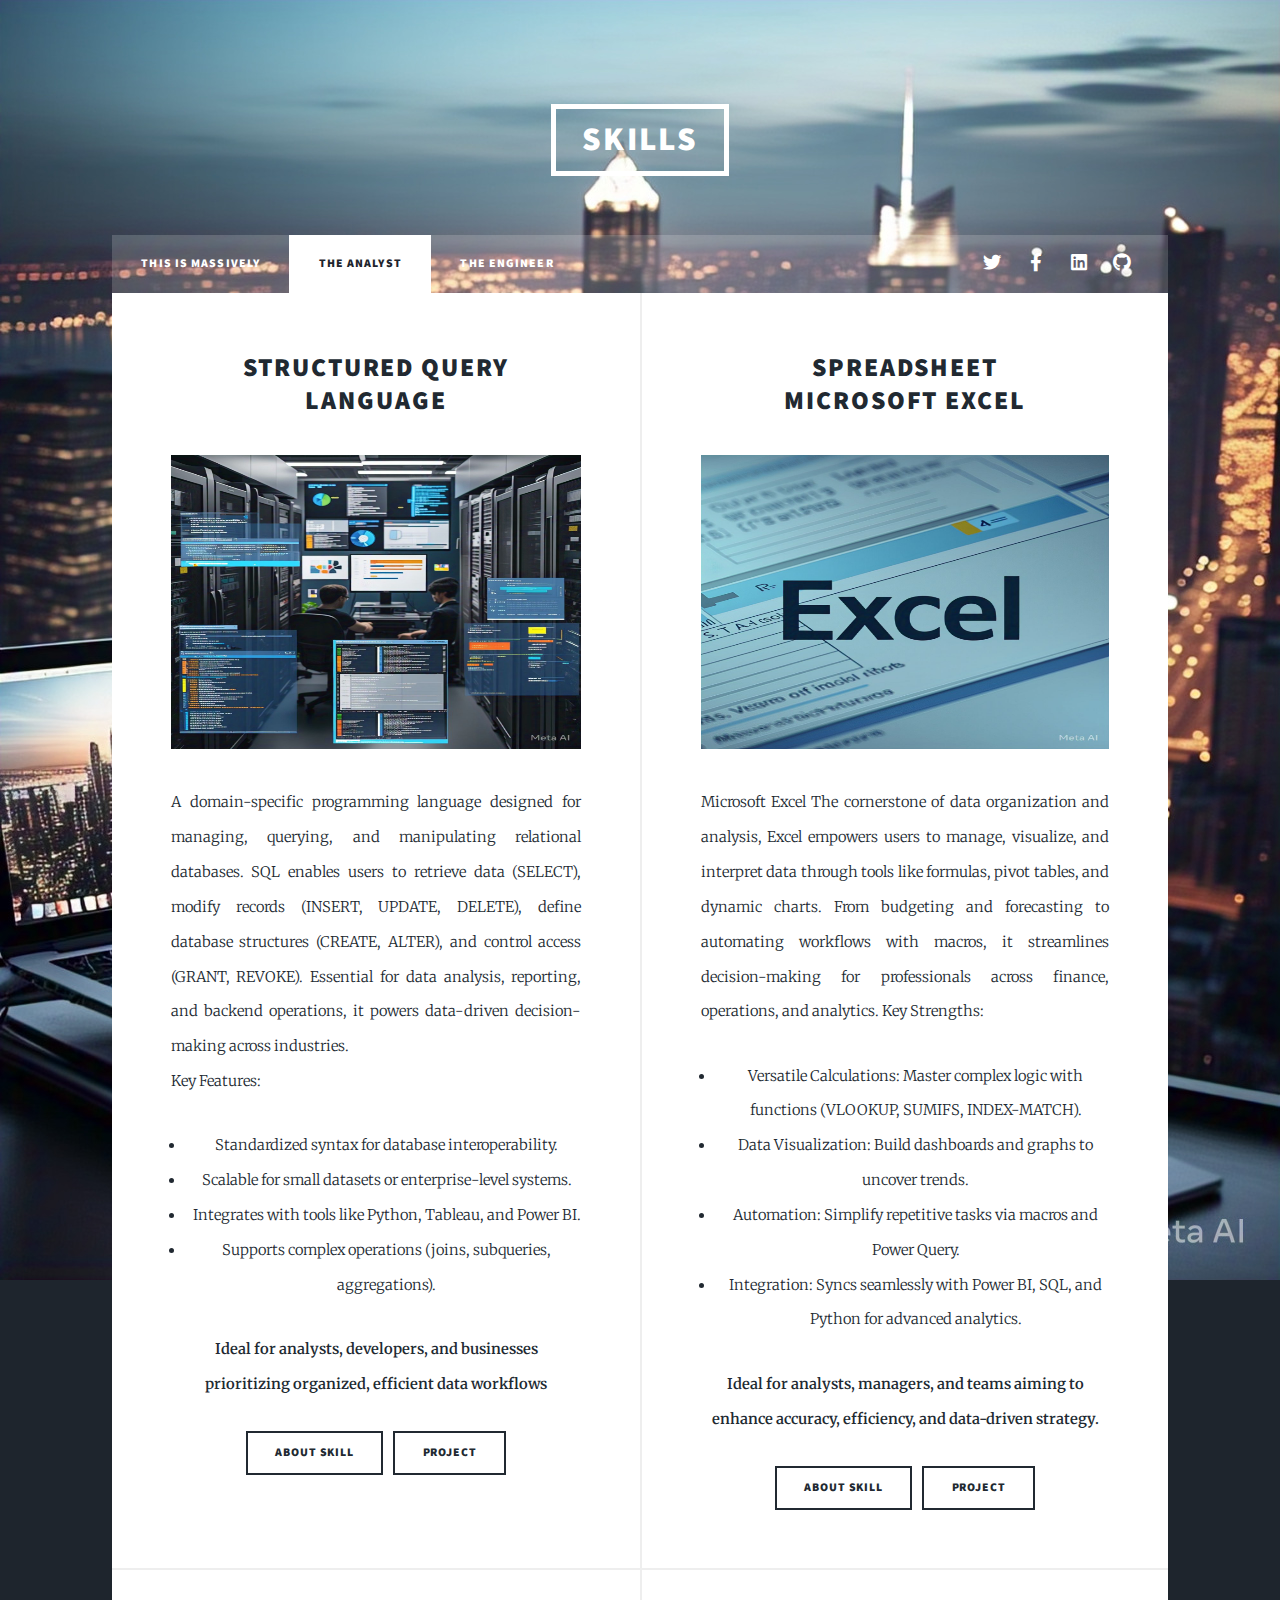
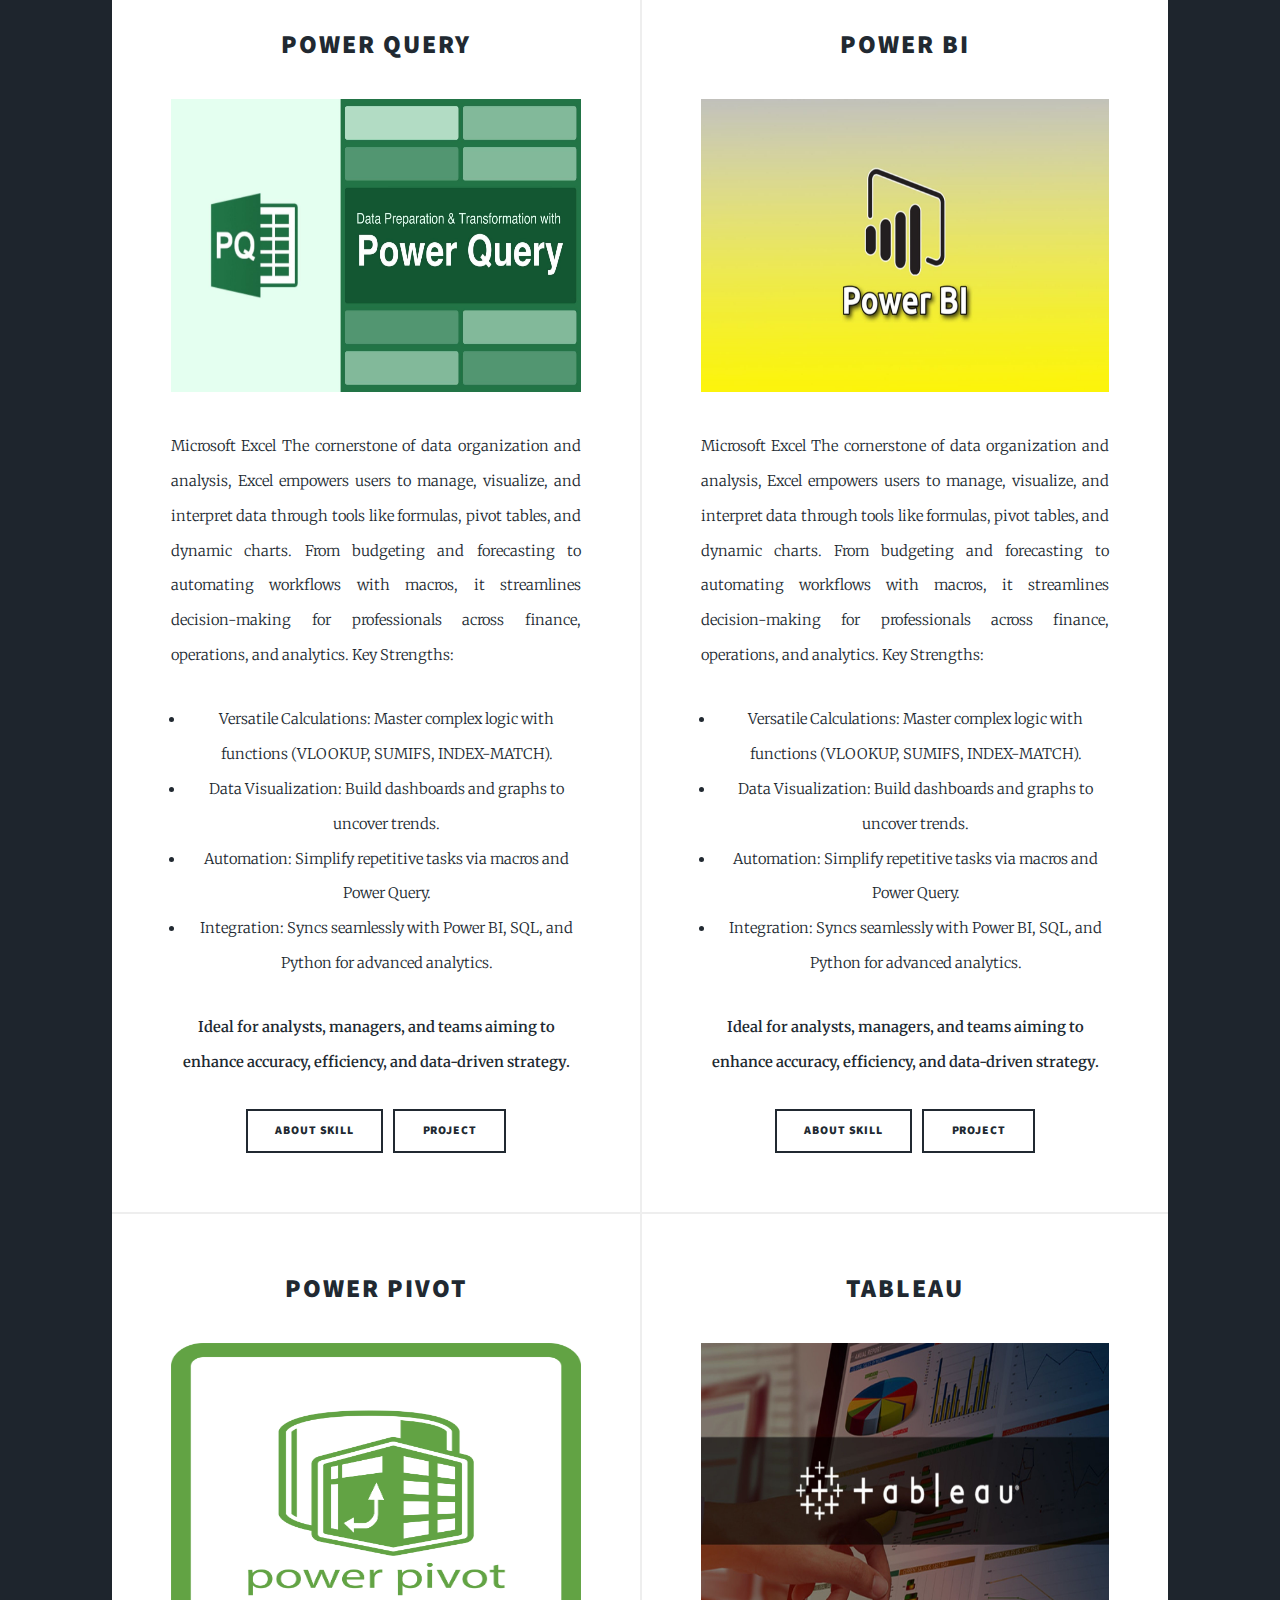
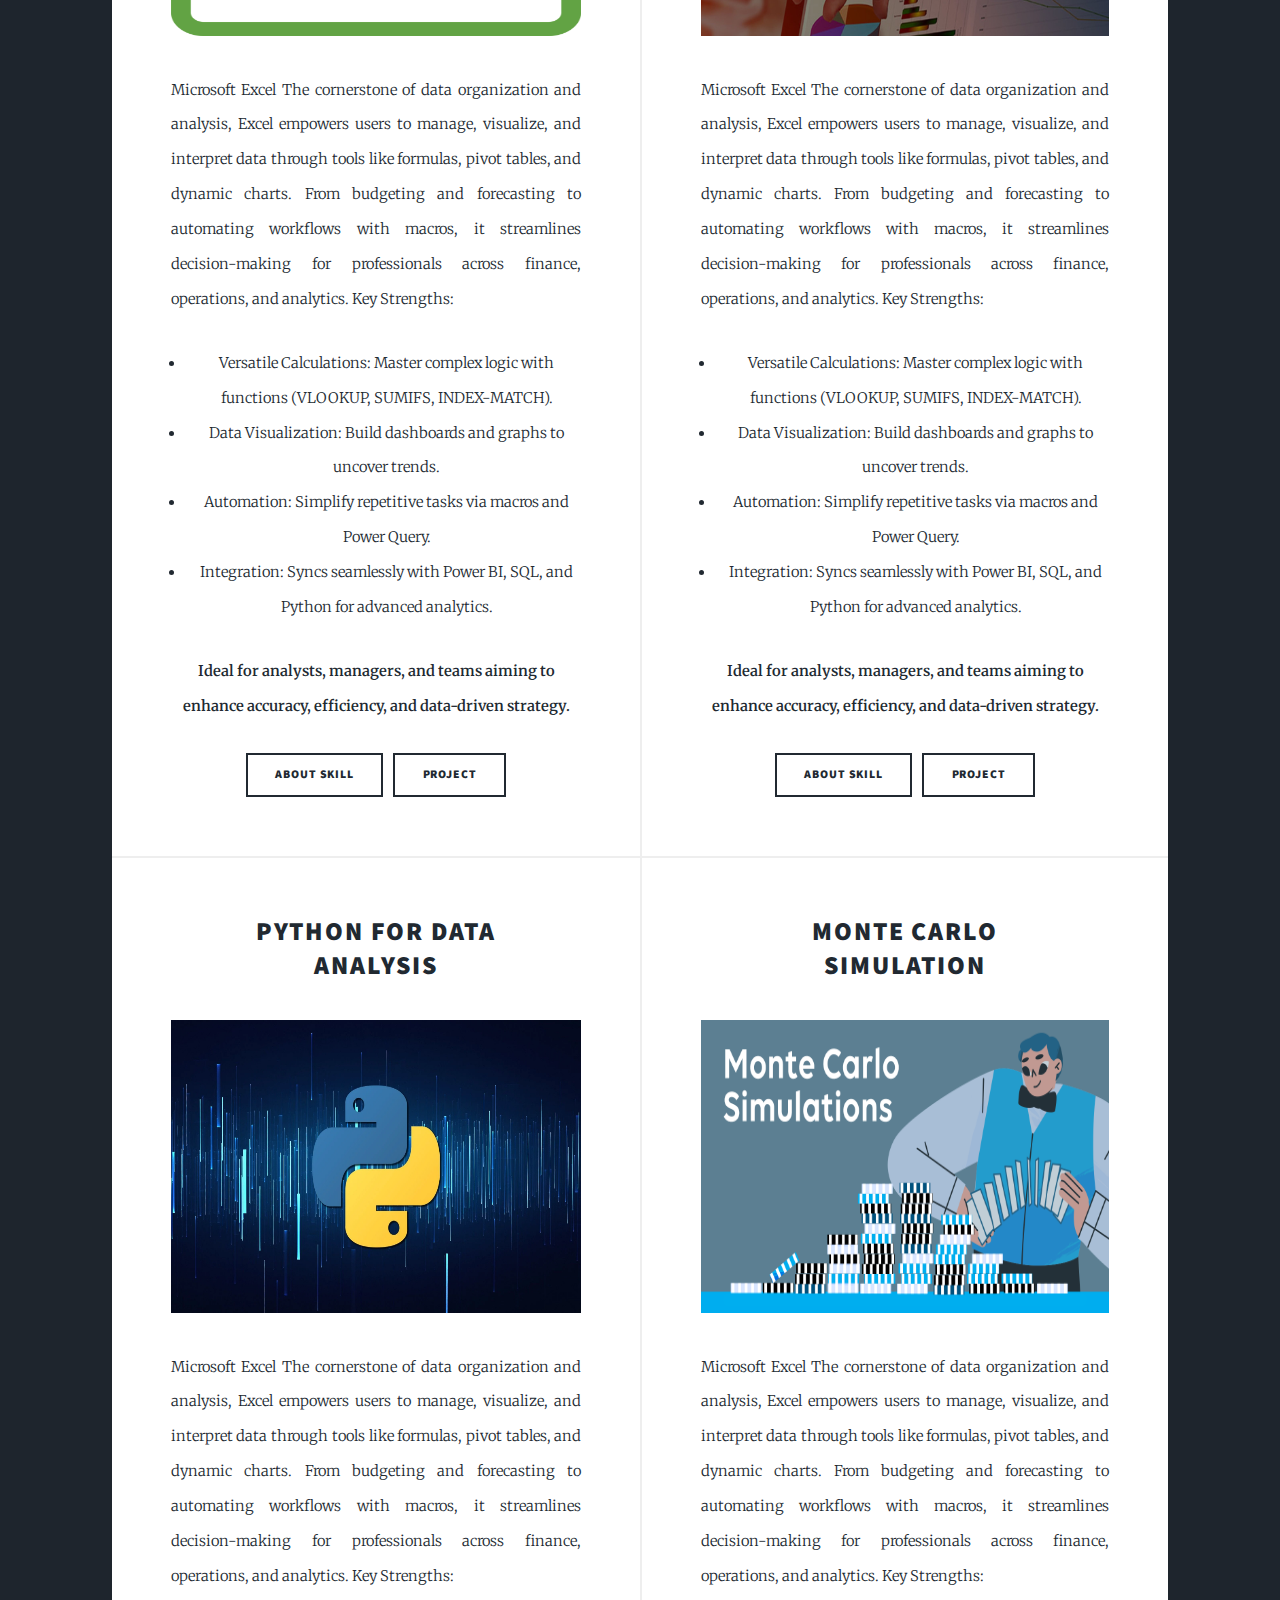
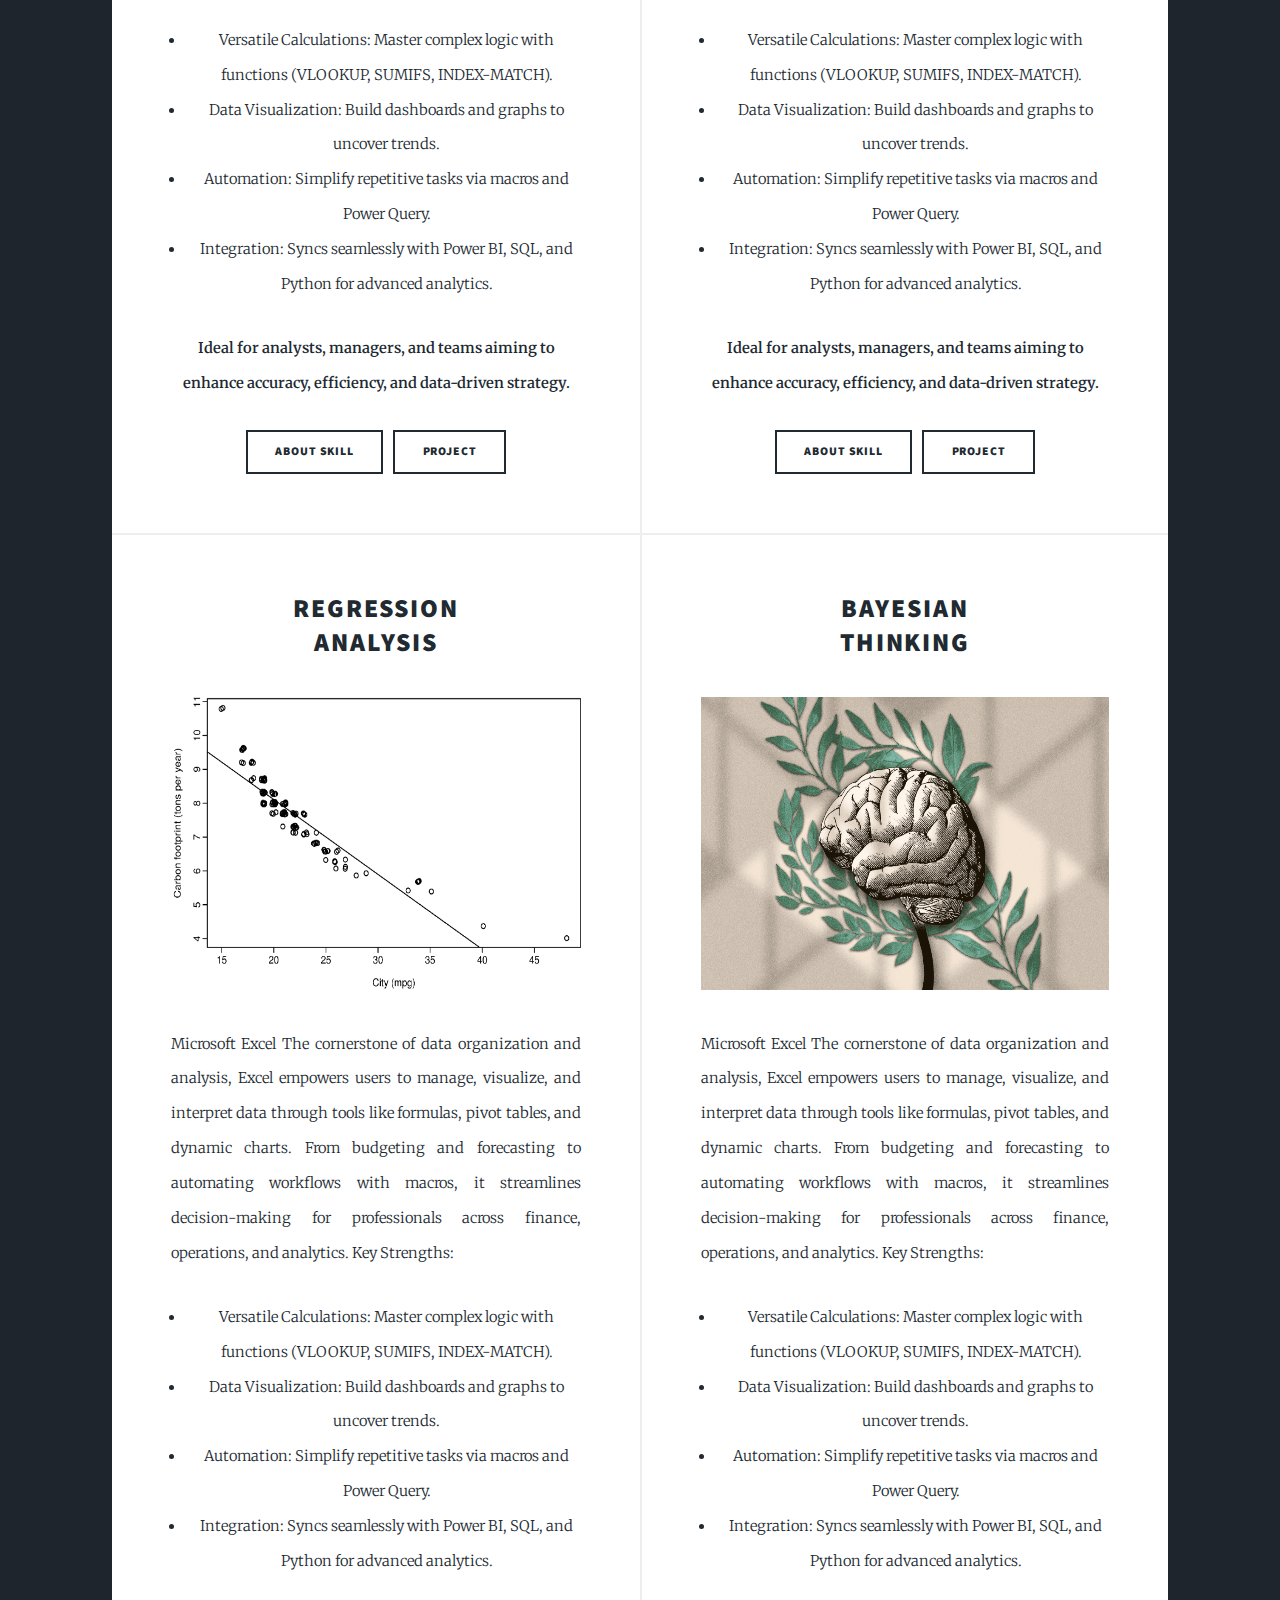
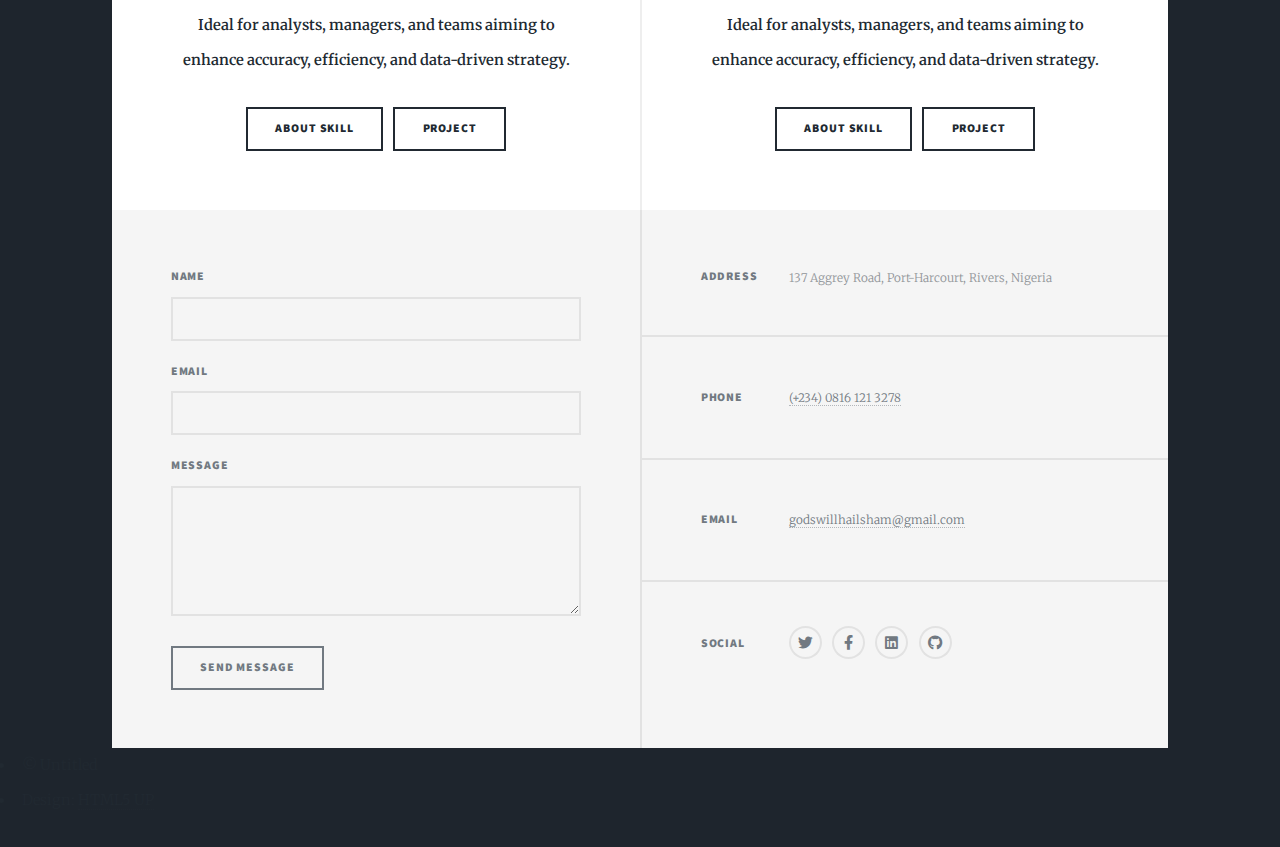
==== commit 3b433d08: "skills update" ====
--- a/skills.html
+++ b/skills.html
@@ -74,7 +74,7 @@
                         facilisis ante sed etiam magna interdum congue. Lorem ipsum dolor<br />
                         amet nullam sed etiam veroeros.</p>
                 </header>
-                <a href="#" class="image main"><img src="images/pic01.jpg" alt="" /></a>
+                <a href="#" class="image main"><img src="/images/pic01.jpg" alt="" /></a>
                 <ul class="actions special">
                     <li><a href="#" class="button large">Full Story</a></li>
                 </ul>
@@ -87,7 +87,7 @@
                         <!-- <span >structured Query Language</span> -->
                         <h2><a href="structuredQueryLanguage.html">Structured Query Language</a></h2>
                     </header>
-                    <a href="structuredQueryLanguage.html" class="image fit"><img src="images/sql.jpg" alt="" /></a>
+                    <a href="structuredQueryLanguage.html" class="image fit"><img src="/images/sql.jpg" alt="" /></a>
                     <p>A domain-specific programming language designed for managing, querying, and manipulating
                         relational
                         databases. SQL
@@ -120,7 +120,7 @@
                         <h2><a href="excel.html">Spreadsheet <br>
                                 Microsoft Excel </a></h2>
                     </header>
-                    <a href="excel.html" class="image fit"><img src="images/excel.jpg" alt="" /></a>
+                    <a href="excel.html" class="image fit"><img src="/images/excel.jpg" alt="" /></a>
                     <p>Microsoft Excel
                         The cornerstone of data organization and analysis, Excel empowers users to manage, visualize,
                         and
@@ -362,7 +362,7 @@
                         <h2><a href="python.html">python for data <br> Analysis
                             </a></h2>
                     </header>
-                    <a href="python.html" class="image fit"><img src="images/python.jpg"
+                    <a href="python.html" class="image fit"><img src="/images/python.jpg"
                             alt="A PYTHON lang picture" /></a>
                     <p>Microsoft Excel
                         The cornerstone of data organization and analysis, Excel empowers users to manage, visualize,
@@ -410,7 +410,7 @@
                         <!-- <span class="date">April 24, 2017</span> -->
                         <h2><a href="monteCarlo.html">monte Carlo <br>Simulation</a></h2>
                     </header>
-                    <a href="monteCarlo.html" class="image fit"><img src="images/monteCarlo.jpg" alt="" /></a>
+                    <a href="monteCarlo.html" class="image fit"><img src="/images/monteCarlo.jpg" alt="" /></a>
                     <p>Microsoft Excel
                         The cornerstone of data organization and analysis, Excel empowers users to manage, visualize,
                         and
@@ -457,7 +457,7 @@
                         <h2><a href="regression.html">Regression <br>
                                 Analysis </a></h2>
                     </header>
-                    <a href="skills.html" class="image fit"><img src="images/regression.jpg" alt="" /></a>
+                    <a href="skills.html" class="image fit"><img src="/images/regression.jpg" alt="" /></a>
                     <p>Microsoft Excel
                         The cornerstone of data organization and analysis, Excel empowers users to manage, visualize,
                         and
@@ -505,7 +505,7 @@
                         <h2><a href="bayesianThinking">bayesian <br>
                                 Thinking</a></h2>
                     </header>
-                    <a href="skills.html" class="image fit"><img src="images/bayesianThinking.png" alt="" /></a>
+                    <a href="skills.html" class="image fit"><img src="/images/bayesianThinking.png" alt="" /></a>
                     <p>Microsoft Excel
                         The cornerstone of data organization and analysis, Excel empowers users to manage, visualize,
                         and
